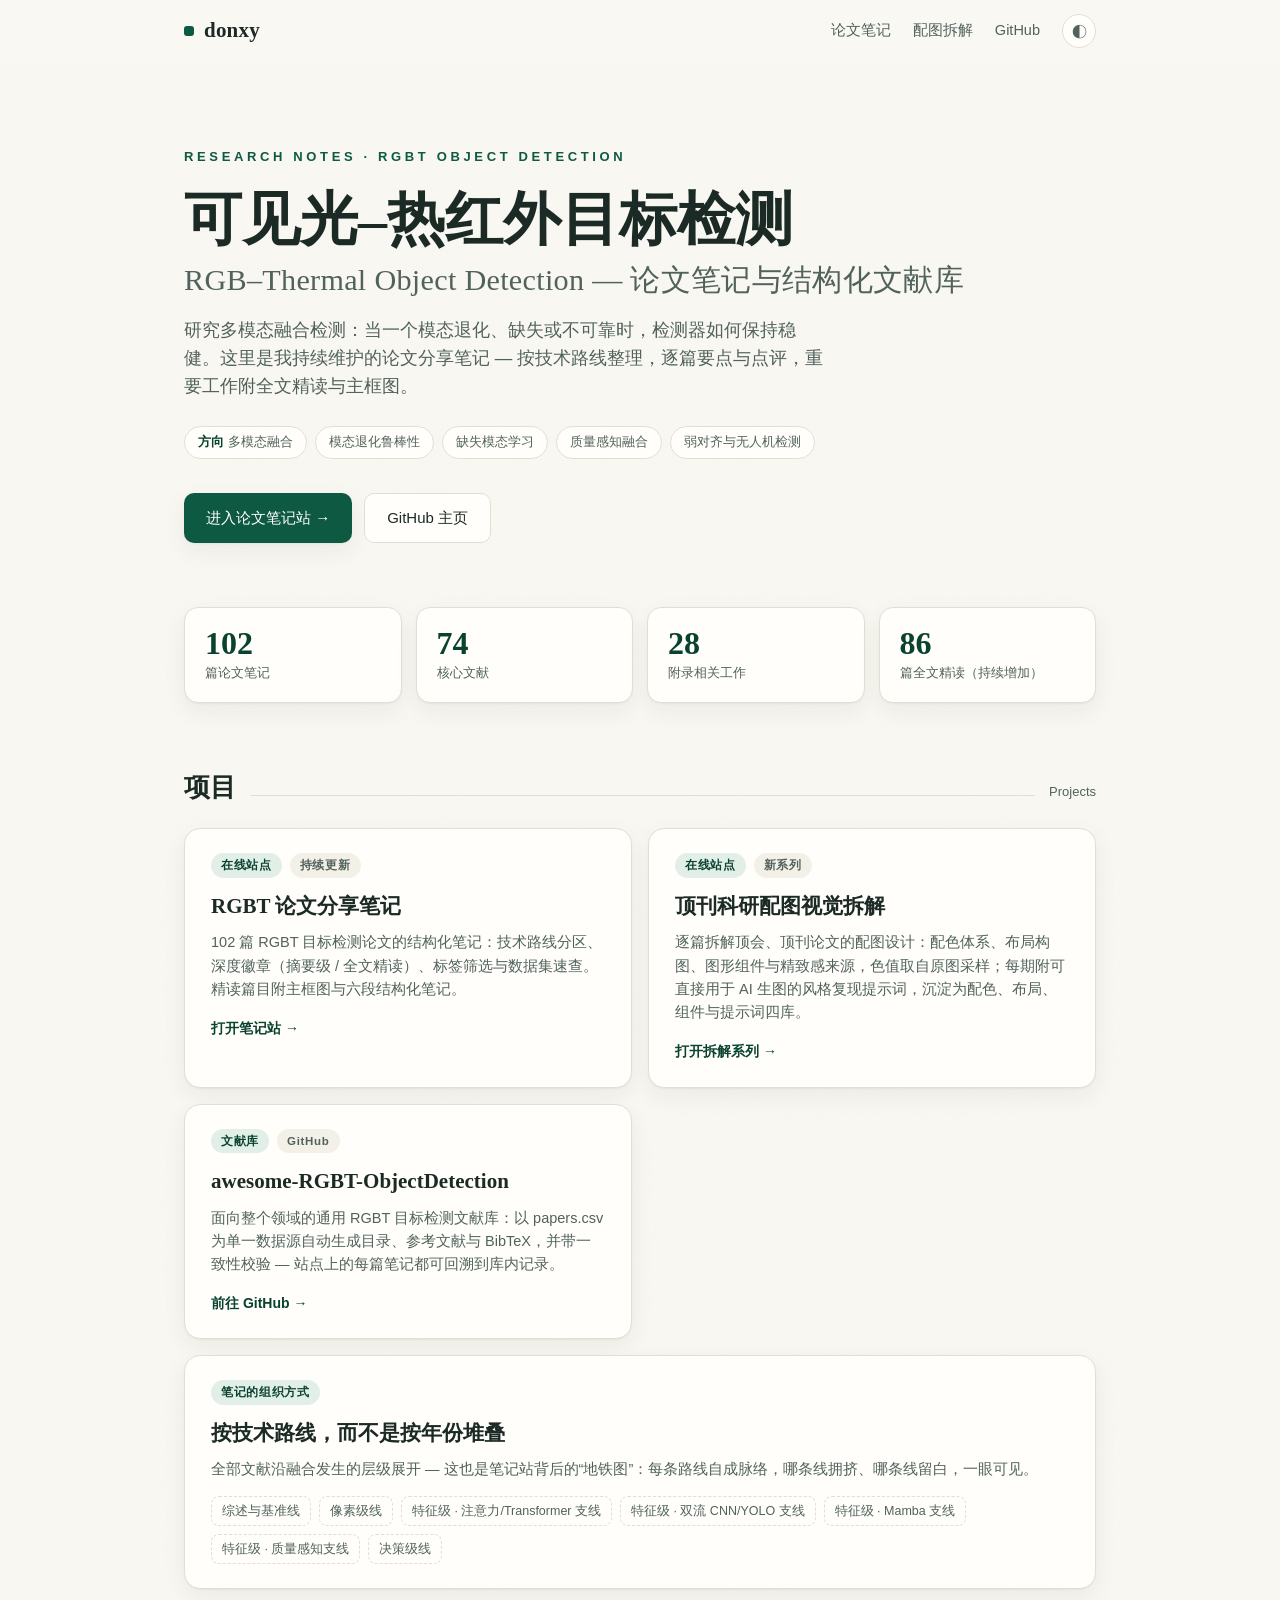
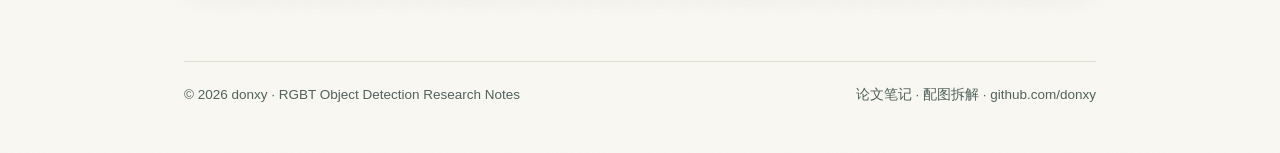
==== index.html @ 1c9a9106 "Add figure teardown section: series index and issue 001 (URMIF), link from landing" ====
<!doctype html>
<html lang="zh-CN">
<head>
<meta charset="utf-8" />
<meta name="viewport" content="width=device-width, initial-scale=1" />
<title>donxy — RGBT 目标检测研究笔记</title>
<meta name="description" content="donxy 的个人学术主页：RGBT（可见光–热红外）目标检测论文分享笔记与结构化文献库。" />
<meta property="og:title" content="donxy — RGBT 目标检测研究笔记" />
<meta property="og:description" content="102 篇 RGBT 目标检测论文笔记，按技术路线整理，含全文精读与主框图。" />
<meta property="og:type" content="website" />
<meta property="og:url" content="https://donxy.github.io/" />
<link rel="icon" href="data:image/svg+xml,%3Csvg xmlns='http://www.w3.org/2000/svg' viewBox='0 0 64 64'%3E%3Crect width='64' height='64' rx='14' fill='%230e5941'/%3E%3Ctext x='32' y='44' font-family='Georgia,serif' font-size='36' fill='%23faf8f3' text-anchor='middle'%3ED%3C/text%3E%3C/svg%3E" />
<style>
  :root{
    --bg:#faf8f3; --bg-soft:#f3f0e8; --card:#fffefb; --ink:#1c2a26; --ink-soft:#51625c;
    --line:#e3ded2; --accent:#0e5941; --accent-ink:#0a4230; --accent-soft:#e2efe8;
    --shadow:0 1px 2px rgba(28,42,38,.05),0 8px 24px rgba(28,42,38,.06);
    --shadow-lift:0 2px 4px rgba(28,42,38,.06),0 16px 40px rgba(14,89,65,.14);
    --nav-bg:rgba(250,248,243,.82);
    --serif:"Source Serif 4",Georgia,"Songti SC","Noto Serif CJK SC","SimSun",serif;
    --sans:-apple-system,BlinkMacSystemFont,"Segoe UI","PingFang SC","Hiragino Sans GB","Microsoft YaHei","Noto Sans CJK SC",sans-serif;
  }
  [data-theme="dark"]{
    --bg:#101613; --bg-soft:#161d1a; --card:#182019; --ink:#e8ece7; --ink-soft:#9db0a7;
    --line:#26312c; --accent:#4cc38a; --accent-ink:#7fd6ab; --accent-soft:#1d2f27;
    --shadow:0 1px 2px rgba(0,0,0,.3),0 8px 24px rgba(0,0,0,.35);
    --shadow-lift:0 2px 4px rgba(0,0,0,.35),0 16px 40px rgba(0,0,0,.5);
    --nav-bg:rgba(16,22,19,.82);
  }
  *{box-sizing:border-box}
  html{scroll-behavior:smooth}
  body{
    margin:0; background:var(--bg); color:var(--ink); font-family:var(--sans);
    -webkit-font-smoothing:antialiased; line-height:1.6;
    background-image:url("data:image/svg+xml,%3Csvg xmlns='http://www.w3.org/2000/svg' width='140' height='140'%3E%3Cfilter id='n'%3E%3CfeTurbulence type='fractalNoise' baseFrequency='0.9' numOctaves='2'/%3E%3CfeColorMatrix type='saturate' values='0'/%3E%3C/filter%3E%3Crect width='140' height='140' filter='url(%23n)' opacity='0.035'/%3E%3C/svg%3E");
    transition:background-color .3s ease,color .3s ease;
  }
  ::selection{background:var(--accent); color:#fff}

  /* ---------- nav ---------- */
  nav{
    position:sticky; top:0; z-index:10; backdrop-filter:blur(14px); -webkit-backdrop-filter:blur(14px);
    background:var(--nav-bg); border-bottom:1px solid transparent; transition:border-color .25s, box-shadow .25s;
  }
  nav.scrolled{border-bottom-color:var(--line); box-shadow:0 6px 24px rgba(20,35,30,.06)}
  .nav-in{max-width:960px; margin:0 auto; padding:14px 24px; display:flex; align-items:center; gap:20px}
  .brand{font-family:var(--serif); font-size:21px; font-weight:700; letter-spacing:.2px; color:var(--ink); text-decoration:none; display:flex; align-items:center; gap:10px}
  .brand .dot{width:10px; height:10px; border-radius:3px; background:var(--accent); display:inline-block}
  .nav-links{margin-left:auto; display:flex; align-items:center; gap:22px}
  .nav-links a{color:var(--ink-soft); text-decoration:none; font-size:14.5px}
  .nav-links a:hover{color:var(--accent-ink)}
  #themeBtn{
    border:1px solid var(--line); background:var(--card); color:var(--ink-soft); cursor:pointer;
    width:34px; height:34px; border-radius:50%; font-size:15px; line-height:1; display:grid; place-items:center; transition:border-color .2s, transform .2s;
  }
  #themeBtn:hover{border-color:var(--accent); transform:rotate(18deg)}

  main{max-width:960px; margin:0 auto; padding:0 24px 40px}

  /* ---------- hero ---------- */
  .hero{padding:84px 0 8px; animation:rise .7s ease both}
  .hero .kicker{font-size:13px; letter-spacing:.28em; text-transform:uppercase; color:var(--accent); font-weight:600; margin:0 0 18px}
  .hero h1{font-family:var(--serif); font-size:clamp(38px,6vw,58px); line-height:1.16; margin:0 0 18px; font-weight:700}
  .hero h1 .thin{display:block; font-size:.52em; font-weight:400; color:var(--ink-soft); margin-top:10px; letter-spacing:.01em}
  .hero p.lede{font-size:17.5px; color:var(--ink-soft); max-width:640px; margin:0 0 26px}
  .chips{display:flex; flex-wrap:wrap; gap:8px; margin:0 0 34px; padding:0; list-style:none}
  .chips li{font-size:13px; padding:5px 13px; border:1px solid var(--line); border-radius:999px; background:var(--card); color:var(--ink-soft)}
  .chips li b{color:var(--accent-ink); font-weight:600}
  .cta{display:flex; flex-wrap:wrap; gap:12px}
  .btn{display:inline-flex; align-items:center; gap:8px; padding:12px 22px; border-radius:10px; font-size:15px; text-decoration:none; transition:transform .18s, box-shadow .18s, background .18s}
  .btn.primary{background:var(--accent); color:#fff; box-shadow:var(--shadow)}
  .btn.primary:hover{transform:translateY(-2px); box-shadow:var(--shadow-lift)}
  .btn.ghost{border:1px solid var(--line); color:var(--ink); background:var(--card)}
  .btn.ghost:hover{border-color:var(--accent); color:var(--accent-ink); transform:translateY(-2px)}

  /* ---------- stats ---------- */
  .stats{display:grid; grid-template-columns:repeat(4,1fr); gap:14px; margin:56px 0 8px; animation:rise .7s .1s ease both}
  .stat{background:var(--card); border:1px solid var(--line); border-radius:14px; padding:18px 20px; box-shadow:var(--shadow)}
  .stat .num{font-family:var(--serif); font-size:32px; font-weight:700; color:var(--accent-ink); line-height:1.1}
  .stat .lab{font-size:13px; color:var(--ink-soft); margin-top:2px}

  /* ---------- sections & cards ---------- */
  section{margin-top:64px; animation:rise .7s .18s ease both}
  .sec-head{display:flex; align-items:baseline; gap:14px; margin-bottom:20px}
  .sec-head h2{font-family:var(--serif); font-size:26px; margin:0}
  .sec-head .rule{flex:1; height:1px; background:var(--line)}
  .sec-head span{font-size:13px; color:var(--ink-soft)}
  .grid{display:grid; grid-template-columns:1fr 1fr; gap:16px}
  a.card, .card{
    display:block; background:var(--card); border:1px solid var(--line); border-radius:16px;
    padding:24px 26px; text-decoration:none; color:inherit; box-shadow:var(--shadow);
    transition:transform .2s ease, box-shadow .2s ease, border-color .2s ease; position:relative; overflow:hidden;
  }
  a.card::before{content:""; position:absolute; inset:0 auto 0 0; width:4px; background:var(--accent); opacity:0; transition:opacity .2s}
  a.card:hover{transform:translateY(-4px); box-shadow:var(--shadow-lift); border-color:var(--accent)}
  a.card:hover::before{opacity:1}
  .card .tagrow{display:flex; gap:8px; align-items:center; margin-bottom:12px}
  .pill{font-size:11.5px; font-weight:600; letter-spacing:.06em; padding:3px 10px; border-radius:999px; background:var(--accent-soft); color:var(--accent-ink)}
  .pill.grey{background:var(--bg-soft); color:var(--ink-soft)}
  .card h3{font-family:var(--serif); font-size:21px; margin:0 0 8px}
  .card p{margin:0; color:var(--ink-soft); font-size:14.5px}
  .card .go{margin-top:16px; font-size:14px; color:var(--accent-ink); font-weight:600}
  .card.wide{grid-column:1 / -1}
  .routes{display:flex; flex-wrap:wrap; gap:8px; margin-top:14px}
  .routes span{font-size:12.5px; border:1px dashed var(--line); border-radius:8px; padding:4px 10px; color:var(--ink-soft)}

  footer{margin:72px 0 8px; padding-top:22px; border-top:1px solid var(--line); color:var(--ink-soft); font-size:13.5px; display:flex; flex-wrap:wrap; gap:8px 20px; justify-content:space-between}
  footer a{color:var(--ink-soft); text-decoration:none}
  footer a:hover{color:var(--accent-ink)}

  @keyframes rise{from{opacity:0; transform:translateY(14px)} to{opacity:1; transform:none}}
  @media (prefers-reduced-motion:reduce){*{animation:none!important; transition:none!important}}
  @media (max-width:680px){
    .stats{grid-template-columns:repeat(2,1fr)}
    .grid{grid-template-columns:1fr}
    .hero{padding-top:56px}
    .nav-links a.hideS{display:none}
  }
</style>
</head>
<body>
<nav id="nav">
  <div class="nav-in">
    <a class="brand" href="/"><span class="dot"></span>donxy</a>
    <div class="nav-links">
      <a href="/rgbt-notes/">论文笔记</a>
      <a href="/figure-teardown/">配图拆解</a>
      <a class="hideS" href="https://github.com/donxy" rel="noopener">GitHub</a>
      <button id="themeBtn" type="button" aria-label="切换深浅色" title="切换深浅色">◐</button>
    </div>
  </div>
</nav>

<main>
  <div class="hero">
    <p class="kicker">Research Notes · RGBT Object Detection</p>
    <h1>可见光–热红外目标检测<span class="thin">RGB–Thermal Object Detection — 论文笔记与结构化文献库</span></h1>
    <p class="lede">研究多模态融合检测：当一个模态退化、缺失或不可靠时，检测器如何保持稳健。这里是我持续维护的论文分享笔记 — 按技术路线整理，逐篇要点与点评，重要工作附全文精读与主框图。</p>
    <ul class="chips">
      <li><b>方向</b> 多模态融合</li>
      <li>模态退化鲁棒性</li>
      <li>缺失模态学习</li>
      <li>质量感知融合</li>
      <li>弱对齐与无人机检测</li>
    </ul>
    <div class="cta">
      <a class="btn primary" href="/rgbt-notes/">进入论文笔记站 →</a>
      <a class="btn ghost" href="https://github.com/donxy" rel="noopener">GitHub 主页</a>
    </div>
  </div>

  <div class="stats">
    <div class="stat"><div class="num">102</div><div class="lab">篇论文笔记</div></div>
    <div class="stat"><div class="num">74</div><div class="lab">核心文献</div></div>
    <div class="stat"><div class="num">28</div><div class="lab">附录相关工作</div></div>
    <div class="stat"><div class="num">86</div><div class="lab">篇全文精读（持续增加）</div></div>
  </div>

  <section>
    <div class="sec-head"><h2>项目</h2><div class="rule"></div><span>Projects</span></div>
    <div class="grid">
      <a class="card" href="/rgbt-notes/">
        <div class="tagrow"><span class="pill">在线站点</span><span class="pill grey">持续更新</span></div>
        <h3>RGBT 论文分享笔记</h3>
        <p>102 篇 RGBT 目标检测论文的结构化笔记：技术路线分区、深度徽章（摘要级 / 全文精读）、标签筛选与数据集速查。精读篇目附主框图与六段结构化笔记。</p>
        <div class="go">打开笔记站 →</div>
      </a>
      <a class="card" href="/figure-teardown/">
        <div class="tagrow"><span class="pill">在线站点</span><span class="pill grey">新系列</span></div>
        <h3>顶刊科研配图视觉拆解</h3>
        <p>逐篇拆解顶会、顶刊论文的配图设计：配色体系、布局构图、图形组件与精致感来源，色值取自原图采样；每期附可直接用于 AI 生图的风格复现提示词，沉淀为配色、布局、组件与提示词四库。</p>
        <div class="go">打开拆解系列 →</div>
      </a>
      <a class="card" href="https://github.com/donxy" rel="noopener">
        <div class="tagrow"><span class="pill">文献库</span><span class="pill grey">GitHub</span></div>
        <h3>awesome-RGBT-ObjectDetection</h3>
        <p>面向整个领域的通用 RGBT 目标检测文献库：以 papers.csv 为单一数据源自动生成目录、参考文献与 BibTeX，并带一致性校验 — 站点上的每篇笔记都可回溯到库内记录。</p>
        <div class="go">前往 GitHub →</div>
      </a>
      <div class="card wide">
        <div class="tagrow"><span class="pill">笔记的组织方式</span></div>
        <h3>按技术路线，而不是按年份堆叠</h3>
        <p>全部文献沿融合发生的层级展开 — 这也是笔记站背后的“地铁图”：每条路线自成脉络，哪条线拥挤、哪条线留白，一眼可见。</p>
        <div class="routes">
          <span>综述与基准线</span><span>像素级线</span><span>特征级 · 注意力/Transformer 支线</span><span>特征级 · 双流 CNN/YOLO 支线</span><span>特征级 · Mamba 支线</span><span>特征级 · 质量感知支线</span><span>决策级线</span>
        </div>
      </div>
    </div>
  </section>

  <footer>
    <span>© 2026 donxy · RGBT Object Detection Research Notes</span>
    <span><a href="/rgbt-notes/">论文笔记</a> · <a href="/figure-teardown/">配图拆解</a> · <a href="https://github.com/donxy" rel="noopener">github.com/donxy</a></span>
  </footer>
</main>

<script>
  (function(){
    var root=document.documentElement, nav=document.getElementById('nav');
    var saved=null; try{ saved=localStorage.getItem('theme'); }catch(e){}
    var prefersDark=window.matchMedia && window.matchMedia('(prefers-color-scheme: dark)').matches;
    root.setAttribute('data-theme', saved || (prefersDark ? 'dark' : 'light'));
    document.getElementById('themeBtn').addEventListener('click', function(){
      var next=root.getAttribute('data-theme')==='dark' ? 'light' : 'dark';
      root.setAttribute('data-theme', next);
      try{ localStorage.setItem('theme', next); }catch(e){}
    });
    window.addEventListener('scroll', function(){
      nav.classList.toggle('scrolled', window.scrollY > 8);
    }, {passive:true});
  })();
</script>
</body>
</html>
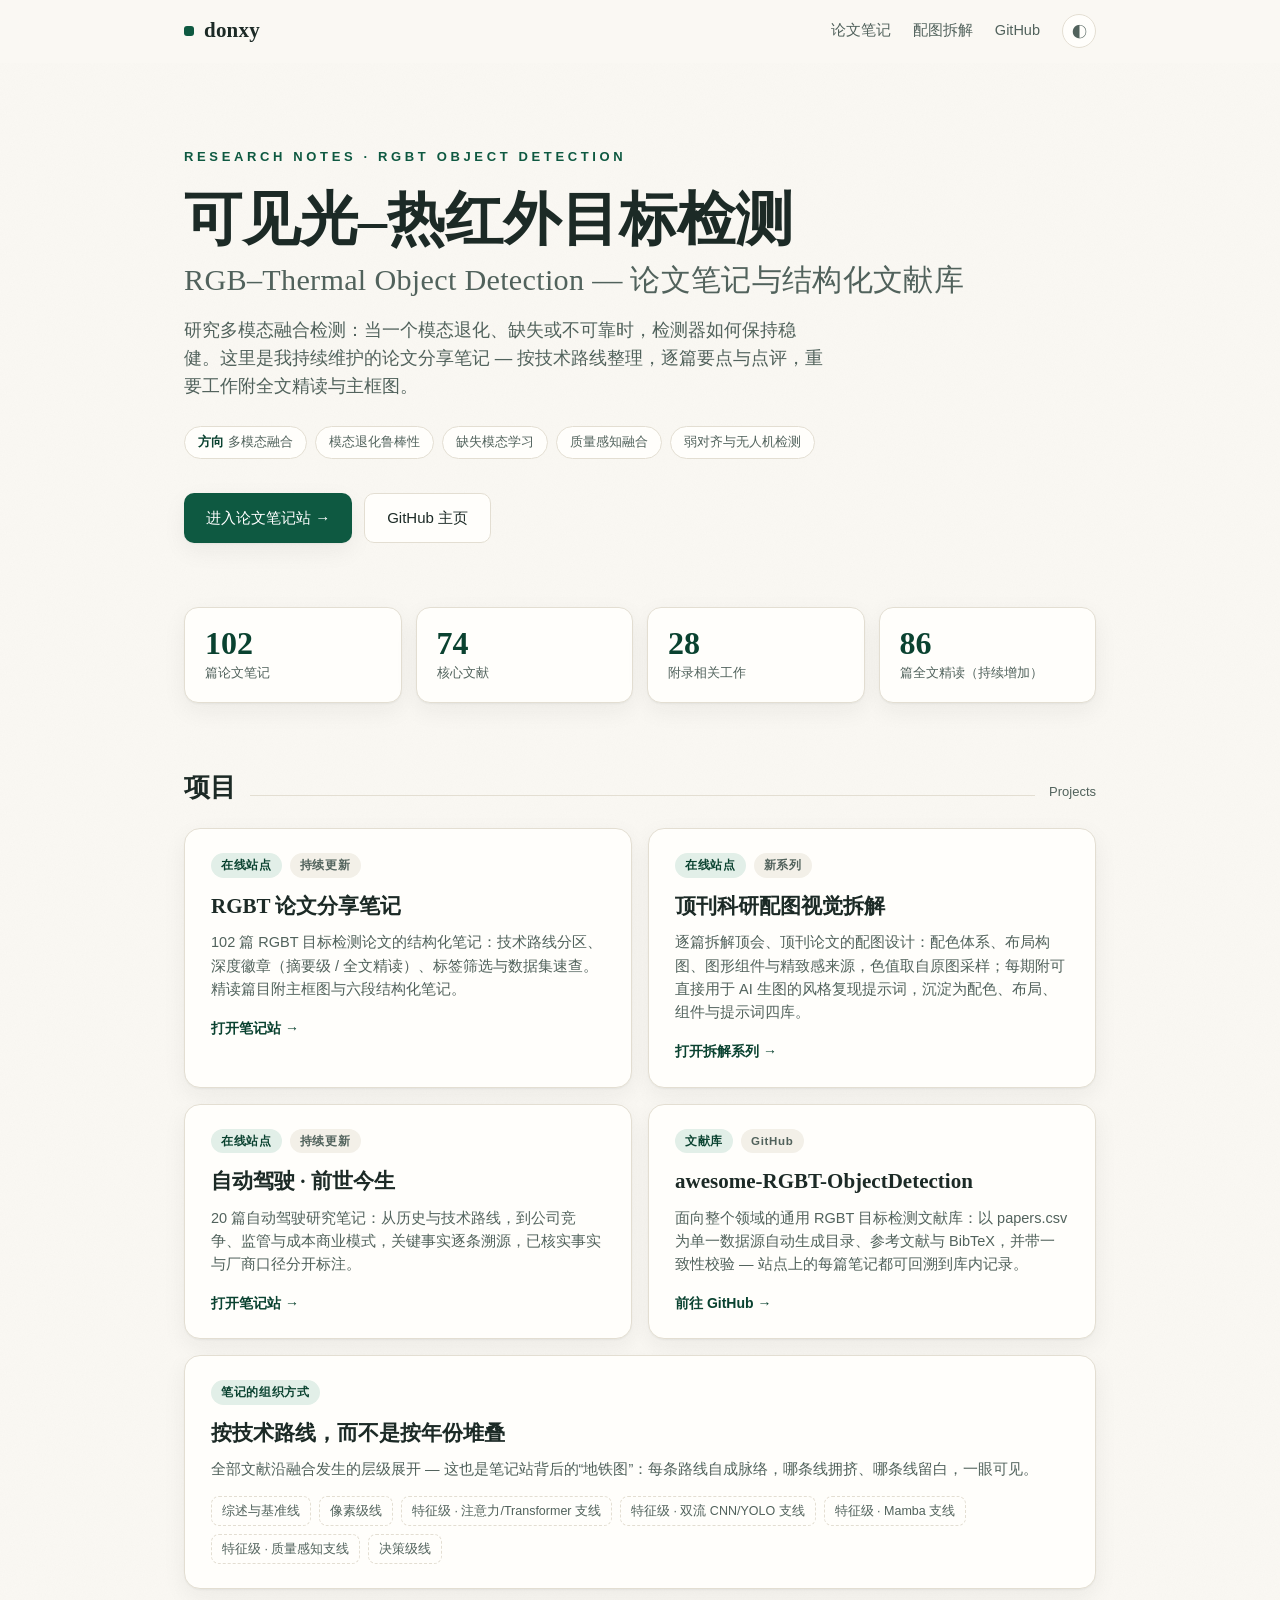
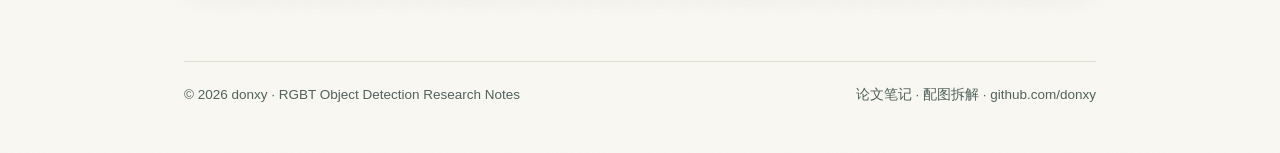
==== commit 45bdc6d2: "主页项目区新增「自动驾驶 · 前世今生」笔记站卡片" ====
--- a/index.html
+++ b/index.html
@@ -171,6 +171,12 @@
         <p>逐篇拆解顶会、顶刊论文的配图设计：配色体系、布局构图、图形组件与精致感来源，色值取自原图采样；每期附可直接用于 AI 生图的风格复现提示词，沉淀为配色、布局、组件与提示词四库。</p>
         <div class="go">打开拆解系列 →</div>
       </a>
+      <a class="card" href="/autonomous-driving-notes/">
+        <div class="tagrow"><span class="pill">在线站点</span><span class="pill grey">持续更新</span></div>
+        <h3>自动驾驶 · 前世今生</h3>
+        <p>20 篇自动驾驶研究笔记：从历史与技术路线，到公司竞争、监管与成本商业模式，关键事实逐条溯源，已核实事实与厂商口径分开标注。</p>
+        <div class="go">打开笔记站 →</div>
+      </a>
       <a class="card" href="https://github.com/donxy" rel="noopener">
         <div class="tagrow"><span class="pill">文献库</span><span class="pill grey">GitHub</span></div>
         <h3>awesome-RGBT-ObjectDetection</h3>
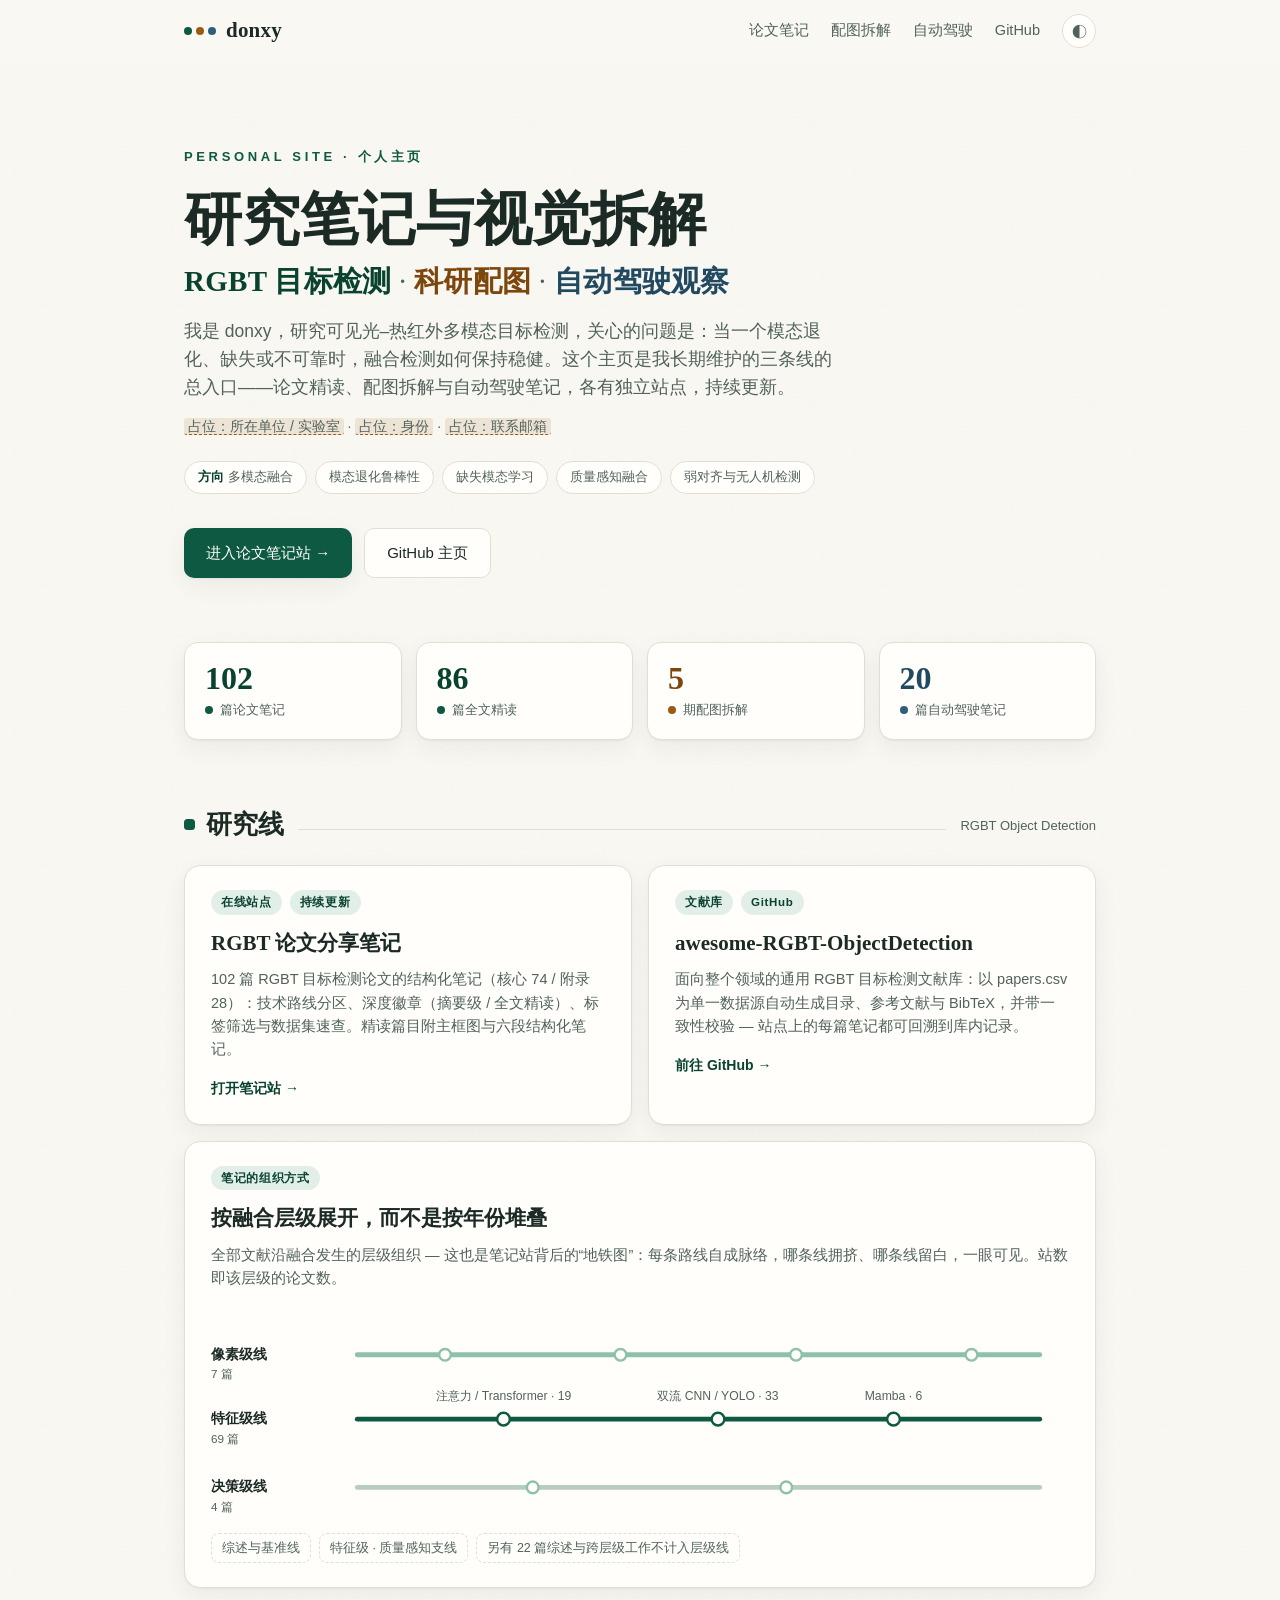
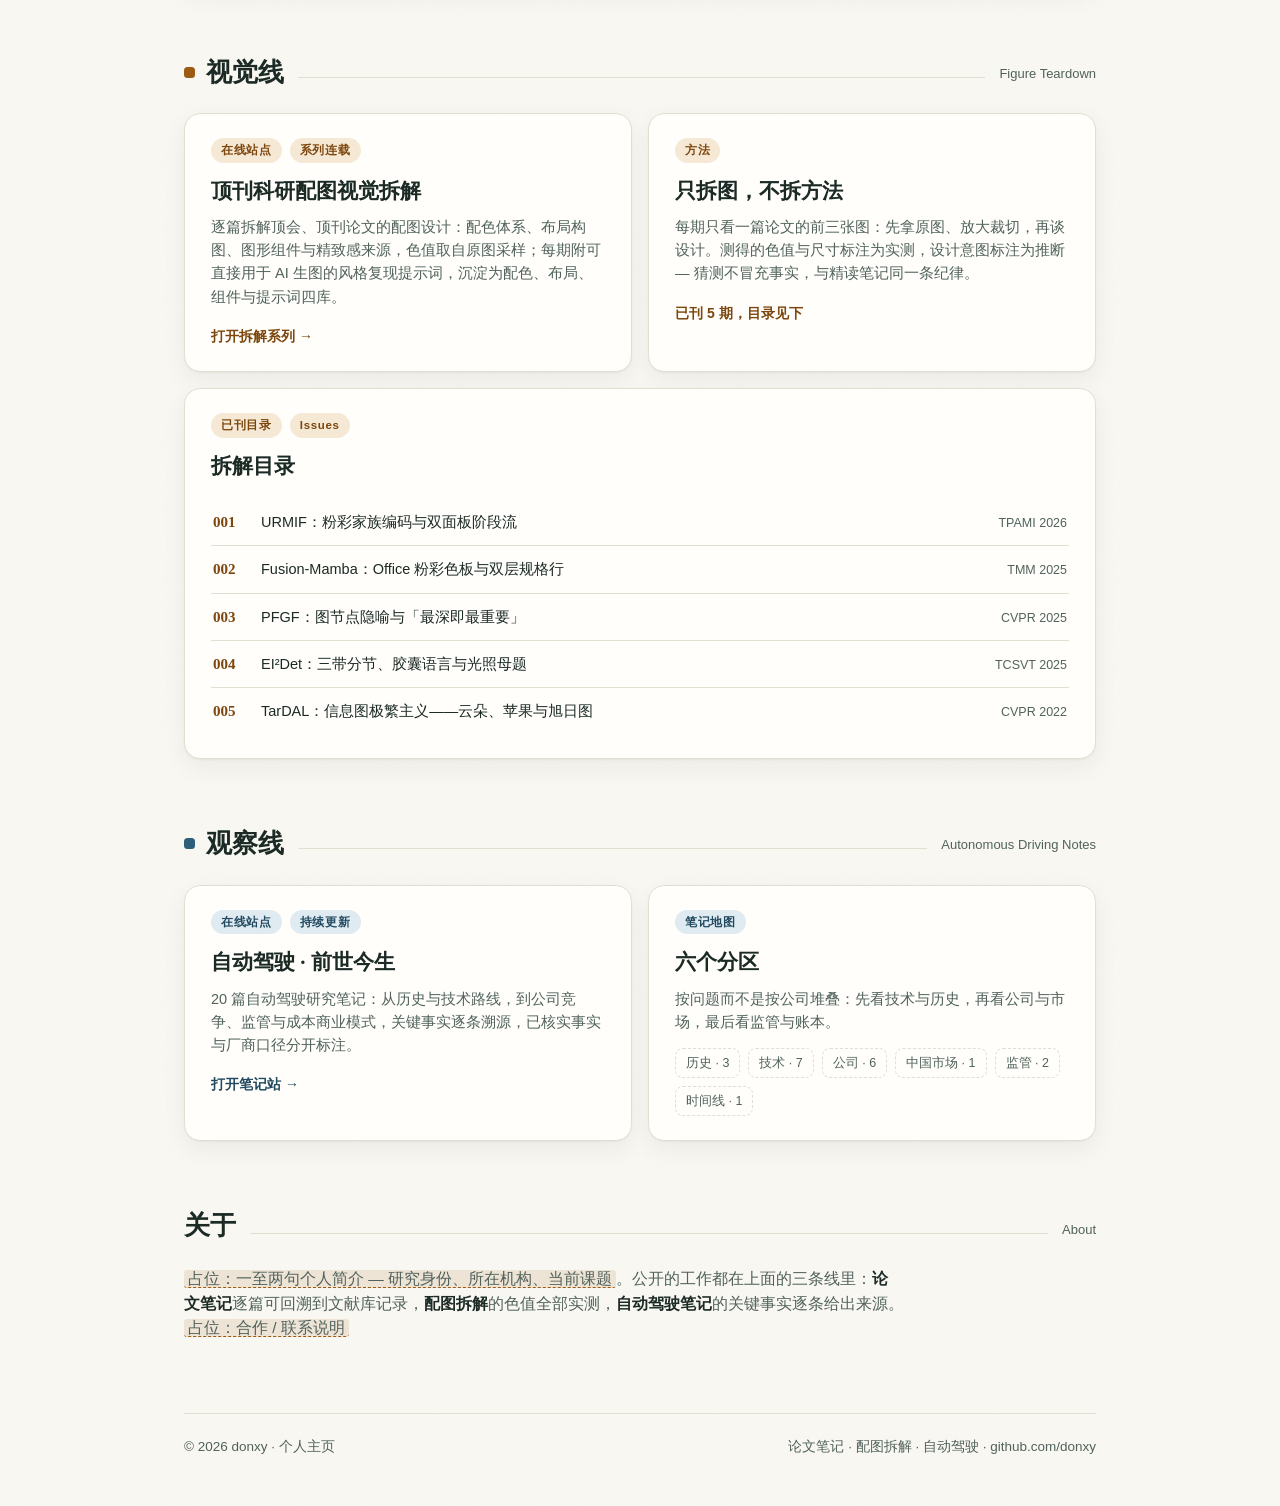
==== commit b8a93700: "个人主页重构：枢纽式定位＋三线分组＋数字由数据源生成（模板与脚本入仓 tools/）" ====
--- a/index.html
+++ b/index.html
@@ -1,19 +1,23 @@
 <!doctype html>
-<html lang="zh-CN">
+<html lang="zh-CN" data-type="hub">
 <head>
 <meta charset="utf-8" />
 <meta name="viewport" content="width=device-width, initial-scale=1" />
-<title>donxy — RGBT 目标检测研究笔记</title>
-<meta name="description" content="donxy 的个人学术主页：RGBT（可见光–热红外）目标检测论文分享笔记与结构化文献库。" />
-<meta property="og:title" content="donxy — RGBT 目标检测研究笔记" />
-<meta property="og:description" content="102 篇 RGBT 目标检测论文笔记，按技术路线整理，含全文精读与主框图。" />
+<title>donxy — 研究笔记与视觉拆解</title>
+<meta name="description" content="donxy 的个人主页：RGBT 目标检测论文精读、顶刊科研配图视觉拆解与自动驾驶产业笔记，三条线持续更新。" />
+<meta property="og:title" content="donxy — 研究笔记与视觉拆解" />
+<meta property="og:description" content="102 篇 RGBT 论文笔记 · 5 期配图拆解 · 20 篇自动驾驶笔记。" />
 <meta property="og:type" content="website" />
 <meta property="og:url" content="https://donxy.github.io/" />
+<meta property="og:image" content="https://donxy.github.io/og.png" />
 <link rel="icon" href="data:image/svg+xml,%3Csvg xmlns='http://www.w3.org/2000/svg' viewBox='0 0 64 64'%3E%3Crect width='64' height='64' rx='14' fill='%230e5941'/%3E%3Ctext x='32' y='44' font-family='Georgia,serif' font-size='36' fill='%23faf8f3' text-anchor='middle'%3ED%3C/text%3E%3C/svg%3E" />
 <style>
   :root{
     --bg:#faf8f3; --bg-soft:#f3f0e8; --card:#fffefb; --ink:#1c2a26; --ink-soft:#51625c;
     --line:#e3ded2; --accent:#0e5941; --accent-ink:#0a4230; --accent-soft:#e2efe8;
+    --c-rgbt:#0e5941; --c-rgbt-ink:#0a4230; --c-rgbt-soft:#e2efe8;
+    --c-visual:#9c5a13; --c-visual-ink:#7c460c; --c-visual-soft:#f5e8d5;
+    --c-drive:#2e5f7a; --c-drive-ink:#214a61; --c-drive-soft:#e0ebf1;
     --shadow:0 1px 2px rgba(28,42,38,.05),0 8px 24px rgba(28,42,38,.06);
     --shadow-lift:0 2px 4px rgba(28,42,38,.06),0 16px 40px rgba(14,89,65,.14);
     --nav-bg:rgba(250,248,243,.82);
@@ -23,6 +27,9 @@
   [data-theme="dark"]{
     --bg:#101613; --bg-soft:#161d1a; --card:#182019; --ink:#e8ece7; --ink-soft:#9db0a7;
     --line:#26312c; --accent:#4cc38a; --accent-ink:#7fd6ab; --accent-soft:#1d2f27;
+    --c-rgbt:#4cc38a; --c-rgbt-ink:#7fd6ab; --c-rgbt-soft:#1d2f27;
+    --c-visual:#d99a4e; --c-visual-ink:#eab676; --c-visual-soft:#332618;
+    --c-drive:#6fa8c4; --c-drive-ink:#9cc6dc; --c-drive-soft:#1d2c36;
     --shadow:0 1px 2px rgba(0,0,0,.3),0 8px 24px rgba(0,0,0,.35);
     --shadow-lift:0 2px 4px rgba(0,0,0,.35),0 16px 40px rgba(0,0,0,.5);
     --nav-bg:rgba(16,22,19,.82);
@@ -36,6 +43,8 @@
     transition:background-color .3s ease,color .3s ease;
   }
   ::selection{background:var(--accent); color:#fff}
+  .ph{background:rgba(156,90,19,.12); border-bottom:1.5px dashed var(--c-visual); padding:0 4px; border-radius:3px}
+  .phline .ph{white-space:nowrap}
 
   /* ---------- nav ---------- */
   nav{
@@ -45,7 +54,11 @@
   nav.scrolled{border-bottom-color:var(--line); box-shadow:0 6px 24px rgba(20,35,30,.06)}
   .nav-in{max-width:960px; margin:0 auto; padding:14px 24px; display:flex; align-items:center; gap:20px}
   .brand{font-family:var(--serif); font-size:21px; font-weight:700; letter-spacing:.2px; color:var(--ink); text-decoration:none; display:flex; align-items:center; gap:10px}
-  .brand .dot{width:10px; height:10px; border-radius:3px; background:var(--accent); display:inline-block}
+  .brand .dots{display:inline-flex; gap:4px}
+  .brand .dots i{width:8px; height:8px; border-radius:50%; display:inline-block}
+  .brand .dots i:nth-child(1){background:var(--c-rgbt)}
+  .brand .dots i:nth-child(2){background:var(--c-visual)}
+  .brand .dots i:nth-child(3){background:var(--c-drive)}
   .nav-links{margin-left:auto; display:flex; align-items:center; gap:22px}
   .nav-links a{color:var(--ink-soft); text-decoration:none; font-size:14.5px}
   .nav-links a:hover{color:var(--accent-ink)}
@@ -61,8 +74,11 @@
   .hero{padding:84px 0 8px; animation:rise .7s ease both}
   .hero .kicker{font-size:13px; letter-spacing:.28em; text-transform:uppercase; color:var(--accent); font-weight:600; margin:0 0 18px}
   .hero h1{font-family:var(--serif); font-size:clamp(38px,6vw,58px); line-height:1.16; margin:0 0 18px; font-weight:700}
-  .hero h1 .thin{display:block; font-size:.52em; font-weight:400; color:var(--ink-soft); margin-top:10px; letter-spacing:.01em}
-  .hero p.lede{font-size:17.5px; color:var(--ink-soft); max-width:640px; margin:0 0 26px}
+  .hero h1 .thin{display:block; font-size:.5em; font-weight:400; color:var(--ink-soft); margin-top:12px; letter-spacing:.01em}
+  .hero h1 .thin b{font-weight:600}
+  .hero h1 .thin .t-rgbt{color:var(--c-rgbt-ink)} .hero h1 .thin .t-visual{color:var(--c-visual-ink)} .hero h1 .thin .t-drive{color:var(--c-drive-ink)}
+  .hero p.lede{font-size:17.5px; color:var(--ink-soft); max-width:660px; margin:0 0 14px}
+  .hero p.phline{font-size:14px; color:var(--ink-soft); margin:0 0 24px}
   .chips{display:flex; flex-wrap:wrap; gap:8px; margin:0 0 34px; padding:0; list-style:none}
   .chips li{font-size:13px; padding:5px 13px; border:1px solid var(--line); border-radius:999px; background:var(--card); color:var(--ink-soft)}
   .chips li b{color:var(--accent-ink); font-weight:600}
@@ -70,19 +86,28 @@
   .btn{display:inline-flex; align-items:center; gap:8px; padding:12px 22px; border-radius:10px; font-size:15px; text-decoration:none; transition:transform .18s, box-shadow .18s, background .18s}
   .btn.primary{background:var(--accent); color:#fff; box-shadow:var(--shadow)}
   .btn.primary:hover{transform:translateY(-2px); box-shadow:var(--shadow-lift)}
+  .btn:active{transform:translateY(0)}
   .btn.ghost{border:1px solid var(--line); color:var(--ink); background:var(--card)}
   .btn.ghost:hover{border-color:var(--accent); color:var(--accent-ink); transform:translateY(-2px)}
 
   /* ---------- stats ---------- */
   .stats{display:grid; grid-template-columns:repeat(4,1fr); gap:14px; margin:56px 0 8px; animation:rise .7s .1s ease both}
   .stat{background:var(--card); border:1px solid var(--line); border-radius:14px; padding:18px 20px; box-shadow:var(--shadow)}
-  .stat .num{font-family:var(--serif); font-size:32px; font-weight:700; color:var(--accent-ink); line-height:1.1}
-  .stat .lab{font-size:13px; color:var(--ink-soft); margin-top:2px}
+  .stat .num{font-family:var(--serif); font-size:32px; font-weight:700; line-height:1.1}
+  .stat .lab{font-size:13px; color:var(--ink-soft); margin-top:4px; display:flex; align-items:center; gap:7px}
+  .stat .lab i{width:8px; height:8px; border-radius:50%; display:inline-block; flex:none}
+  .stat.s-rgbt .num{color:var(--c-rgbt-ink)} .stat.s-rgbt .lab i{background:var(--c-rgbt)}
+  .stat.s-visual .num{color:var(--c-visual-ink)} .stat.s-visual .lab i{background:var(--c-visual)}
+  .stat.s-drive .num{color:var(--c-drive-ink)} .stat.s-drive .lab i{background:var(--c-drive)}
 
   /* ---------- sections & cards ---------- */
   section{margin-top:64px; animation:rise .7s .18s ease both}
   .sec-head{display:flex; align-items:baseline; gap:14px; margin-bottom:20px}
-  .sec-head h2{font-family:var(--serif); font-size:26px; margin:0}
+  .sec-head h2{font-family:var(--serif); font-size:26px; margin:0; display:flex; align-items:center; gap:11px}
+  .sec-head h2 i{width:11px; height:11px; border-radius:3.5px; display:inline-block; flex:none}
+  section[data-line="rgbt"] .sec-head h2 i{background:var(--c-rgbt)}
+  section[data-line="visual"] .sec-head h2 i{background:var(--c-visual)}
+  section[data-line="drive"] .sec-head h2 i{background:var(--c-drive)}
   .sec-head .rule{flex:1; height:1px; background:var(--line)}
   .sec-head span{font-size:13px; color:var(--ink-soft)}
   .grid{display:grid; grid-template-columns:1fr 1fr; gap:16px}
@@ -91,18 +116,58 @@
     padding:24px 26px; text-decoration:none; color:inherit; box-shadow:var(--shadow);
     transition:transform .2s ease, box-shadow .2s ease, border-color .2s ease; position:relative; overflow:hidden;
   }
-  a.card::before{content:""; position:absolute; inset:0 auto 0 0; width:4px; background:var(--accent); opacity:0; transition:opacity .2s}
-  a.card:hover{transform:translateY(-4px); box-shadow:var(--shadow-lift); border-color:var(--accent)}
+  a.card::before{content:""; position:absolute; inset:0 auto 0 0; width:4px; opacity:0; transition:opacity .2s}
+  section[data-line="rgbt"] a.card::before{background:var(--c-rgbt)}
+  section[data-line="visual"] a.card::before{background:var(--c-visual)}
+  section[data-line="drive"] a.card::before{background:var(--c-drive)}
+  a.card:hover{transform:translateY(-4px); box-shadow:var(--shadow-lift)}
+  section[data-line="rgbt"] a.card:hover{border-color:var(--c-rgbt)}
+  section[data-line="visual"] a.card:hover{border-color:var(--c-visual)}
+  section[data-line="drive"] a.card:hover{border-color:var(--c-drive)}
   a.card:hover::before{opacity:1}
   .card .tagrow{display:flex; gap:8px; align-items:center; margin-bottom:12px}
-  .pill{font-size:11.5px; font-weight:600; letter-spacing:.06em; padding:3px 10px; border-radius:999px; background:var(--accent-soft); color:var(--accent-ink)}
+  .pill{font-size:11.5px; font-weight:600; letter-spacing:.06em; padding:3px 10px; border-radius:999px}
+  section[data-line="rgbt"] .pill{background:var(--c-rgbt-soft); color:var(--c-rgbt-ink)}
+  section[data-line="visual"] .pill{background:var(--c-visual-soft); color:var(--c-visual-ink)}
+  section[data-line="drive"] .pill{background:var(--c-drive-soft); color:var(--c-drive-ink)}
   .pill.grey{background:var(--bg-soft); color:var(--ink-soft)}
   .card h3{font-family:var(--serif); font-size:21px; margin:0 0 8px}
   .card p{margin:0; color:var(--ink-soft); font-size:14.5px}
-  .card .go{margin-top:16px; font-size:14px; color:var(--accent-ink); font-weight:600}
+  .card .go{margin-top:16px; font-size:14px; font-weight:600}
+  section[data-line="rgbt"] .card .go{color:var(--c-rgbt-ink)}
+  section[data-line="visual"] .card .go{color:var(--c-visual-ink)}
+  section[data-line="drive"] .card .go{color:var(--c-drive-ink)}
   .card.wide{grid-column:1 / -1}
+
+  /* ---------- metro ---------- */
+  .metro{margin-top:18px; width:100%; height:auto; display:block}
+  .metro .ln{stroke-width:5; stroke-linecap:round; fill:none}
+  .metro .ln-pixel{stroke:#8fc1a9} .metro .ln-feature{stroke:var(--c-rgbt)} .metro .ln-decision{stroke:#b7cdc2}
+  [data-theme="dark"] .metro .ln-pixel{stroke:#3d7a5f} [data-theme="dark"] .metro .ln-decision{stroke:#46685a}
+  .metro .st{fill:var(--card); stroke:var(--c-rgbt); stroke-width:2.5}
+  .metro .st-soft{fill:var(--card); stroke:#8fc1a9; stroke-width:2.5}
+  .metro text{font-family:var(--sans); fill:var(--ink)}
+  .metro .t-lab{font-size:14px; font-weight:600}
+  .metro .t-cnt{font-size:12px; fill:var(--ink-soft)}
+  .metro .t-br{font-size:12.5px; fill:var(--ink-soft)}
+  .metro .t-br b{fill:var(--ink)}
   .routes{display:flex; flex-wrap:wrap; gap:8px; margin-top:14px}
   .routes span{font-size:12.5px; border:1px dashed var(--line); border-radius:8px; padding:4px 10px; color:var(--ink-soft)}
+
+  /* ---------- issue index ---------- */
+  .issues{list-style:none; margin:16px 0 0; padding:0}
+  .issues li{border-top:1px solid var(--line)}
+  .issues li:first-child{border-top:none}
+  .issues a{display:flex; align-items:baseline; gap:14px; padding:11px 2px; text-decoration:none; color:inherit; transition:background .15s}
+  .issues a:hover{background:var(--bg-soft)}
+  .issues .no{font-family:var(--serif); font-weight:700; color:var(--c-visual-ink); font-size:15px; min-width:34px}
+  .issues .tt{font-size:14.5px}
+  .issues .tt b{font-weight:600}
+  .issues .vn{margin-left:auto; font-size:12.5px; color:var(--ink-soft); flex:none}
+
+  /* ---------- about ---------- */
+  .about p{font-size:15.5px; color:var(--ink-soft); max-width:720px}
+  .about p b{color:var(--ink)}
 
   footer{margin:72px 0 8px; padding-top:22px; border-top:1px solid var(--line); color:var(--ink-soft); font-size:13.5px; display:flex; flex-wrap:wrap; gap:8px 20px; justify-content:space-between}
   footer a{color:var(--ink-soft); text-decoration:none}
@@ -115,16 +180,18 @@
     .grid{grid-template-columns:1fr}
     .hero{padding-top:56px}
     .nav-links a.hideS{display:none}
+    .issues .vn{display:none}
   }
 </style>
 </head>
 <body>
 <nav id="nav">
   <div class="nav-in">
-    <a class="brand" href="/"><span class="dot"></span>donxy</a>
+    <a class="brand" href="/"><span class="dots"><i></i><i></i><i></i></span>donxy</a>
     <div class="nav-links">
       <a href="/rgbt-notes/">论文笔记</a>
       <a href="/figure-teardown/">配图拆解</a>
+      <a class="hideS" href="/autonomous-driving-notes/">自动驾驶</a>
       <a class="hideS" href="https://github.com/donxy" rel="noopener">GitHub</a>
       <button id="themeBtn" type="button" aria-label="切换深浅色" title="切换深浅色">◐</button>
     </div>
@@ -133,9 +200,10 @@
 
 <main>
   <div class="hero">
-    <p class="kicker">Research Notes · RGBT Object Detection</p>
-    <h1>可见光–热红外目标检测<span class="thin">RGB–Thermal Object Detection — 论文笔记与结构化文献库</span></h1>
-    <p class="lede">研究多模态融合检测：当一个模态退化、缺失或不可靠时，检测器如何保持稳健。这里是我持续维护的论文分享笔记 — 按技术路线整理，逐篇要点与点评，重要工作附全文精读与主框图。</p>
+    <p class="kicker">Personal Site · 个人主页</p>
+    <h1>研究笔记与视觉拆解<span class="thin"><b class="t-rgbt">RGBT 目标检测</b> · <b class="t-visual">科研配图</b> · <b class="t-drive">自动驾驶观察</b></span></h1>
+    <p class="lede">我是 donxy，研究可见光–热红外多模态目标检测，关心的问题是：当一个模态退化、缺失或不可靠时，融合检测如何保持稳健。这个主页是我长期维护的三条线的总入口——论文精读、配图拆解与自动驾驶笔记，各有独立站点，持续更新。</p>
+    <p class="phline"><span class="ph">占位：所在单位 / 实验室</span> · <span class="ph">占位：身份</span> · <span class="ph">占位：联系邮箱</span></p>
     <ul class="chips">
       <li><b>方向</b> 多模态融合</li>
       <li>模态退化鲁棒性</li>
@@ -150,34 +218,22 @@
   </div>
 
   <div class="stats">
-    <div class="stat"><div class="num">102</div><div class="lab">篇论文笔记</div></div>
-    <div class="stat"><div class="num">74</div><div class="lab">核心文献</div></div>
-    <div class="stat"><div class="num">28</div><div class="lab">附录相关工作</div></div>
-    <div class="stat"><div class="num">86</div><div class="lab">篇全文精读（持续增加）</div></div>
+    <div class="stat s-rgbt"><div class="num">102</div><div class="lab"><i></i>篇论文笔记</div></div>
+    <div class="stat s-rgbt"><div class="num">86</div><div class="lab"><i></i>篇全文精读</div></div>
+    <div class="stat s-visual"><div class="num">5</div><div class="lab"><i></i>期配图拆解</div></div>
+    <div class="stat s-drive"><div class="num">20</div><div class="lab"><i></i>篇自动驾驶笔记</div></div>
   </div>
 
-  <section>
-    <div class="sec-head"><h2>项目</h2><div class="rule"></div><span>Projects</span></div>
+  <section data-line="rgbt">
+    <div class="sec-head"><h2><i></i>研究线</h2><div class="rule"></div><span>RGBT Object Detection</span></div>
     <div class="grid">
       <a class="card" href="/rgbt-notes/">
         <div class="tagrow"><span class="pill">在线站点</span><span class="pill grey">持续更新</span></div>
         <h3>RGBT 论文分享笔记</h3>
-        <p>102 篇 RGBT 目标检测论文的结构化笔记：技术路线分区、深度徽章（摘要级 / 全文精读）、标签筛选与数据集速查。精读篇目附主框图与六段结构化笔记。</p>
+        <p>102 篇 RGBT 目标检测论文的结构化笔记（核心 74 / 附录 28）：技术路线分区、深度徽章（摘要级 / 全文精读）、标签筛选与数据集速查。精读篇目附主框图与六段结构化笔记。</p>
         <div class="go">打开笔记站 →</div>
       </a>
-      <a class="card" href="/figure-teardown/">
-        <div class="tagrow"><span class="pill">在线站点</span><span class="pill grey">新系列</span></div>
-        <h3>顶刊科研配图视觉拆解</h3>
-        <p>逐篇拆解顶会、顶刊论文的配图设计：配色体系、布局构图、图形组件与精致感来源，色值取自原图采样；每期附可直接用于 AI 生图的风格复现提示词，沉淀为配色、布局、组件与提示词四库。</p>
-        <div class="go">打开拆解系列 →</div>
-      </a>
-      <a class="card" href="/autonomous-driving-notes/">
-        <div class="tagrow"><span class="pill">在线站点</span><span class="pill grey">持续更新</span></div>
-        <h3>自动驾驶 · 前世今生</h3>
-        <p>20 篇自动驾驶研究笔记：从历史与技术路线，到公司竞争、监管与成本商业模式，关键事实逐条溯源，已核实事实与厂商口径分开标注。</p>
-        <div class="go">打开笔记站 →</div>
-      </a>
-      <a class="card" href="https://github.com/donxy" rel="noopener">
+      <a class="card" href="https://github.com/donxy/awesome-RGBT-ObjectDetection" rel="noopener">
         <div class="tagrow"><span class="pill">文献库</span><span class="pill grey">GitHub</span></div>
         <h3>awesome-RGBT-ObjectDetection</h3>
         <p>面向整个领域的通用 RGBT 目标检测文献库：以 papers.csv 为单一数据源自动生成目录、参考文献与 BibTeX，并带一致性校验 — 站点上的每篇笔记都可回溯到库内记录。</p>
@@ -185,18 +241,94 @@
       </a>
       <div class="card wide">
         <div class="tagrow"><span class="pill">笔记的组织方式</span></div>
-        <h3>按技术路线，而不是按年份堆叠</h3>
-        <p>全部文献沿融合发生的层级展开 — 这也是笔记站背后的“地铁图”：每条路线自成脉络，哪条线拥挤、哪条线留白，一眼可见。</p>
+        <h3>按融合层级展开，而不是按年份堆叠</h3>
+        <p>全部文献沿融合发生的层级组织 — 这也是笔记站背后的“地铁图”：每条路线自成脉络，哪条线拥挤、哪条线留白，一眼可见。站数即该层级的论文数。</p>
+        <svg class="metro" viewBox="0 0 880 216" role="img" aria-label="RGBT 文献融合层级路线图">
+          <text class="t-lab" x="0" y="52">像素级线</text>
+          <text class="t-cnt" x="0" y="72">7 篇</text>
+          <path class="ln ln-pixel" d="M150 48 H850"/>
+          <circle class="st-soft" cx="240" cy="48" r="6"/><circle class="st-soft" cx="420" cy="48" r="6"/><circle class="st-soft" cx="600" cy="48" r="6"/><circle class="st-soft" cx="780" cy="48" r="6"/>
+          <text class="t-lab" x="0" y="118">特征级线</text>
+          <text class="t-cnt" x="0" y="138">69 篇</text>
+          <path class="ln ln-feature" d="M150 114 H850"/>
+          <circle class="st" cx="300" cy="114" r="6.5"/><circle class="st" cx="520" cy="114" r="6.5"/><circle class="st" cx="700" cy="114" r="6.5"/>
+          <text class="t-br" x="300" y="94" text-anchor="middle">注意力 / Transformer · 19</text>
+          <text class="t-br" x="520" y="94" text-anchor="middle">双流 CNN / YOLO · 33</text>
+          <text class="t-br" x="700" y="94" text-anchor="middle">Mamba · 6</text>
+          <text class="t-lab" x="0" y="188">决策级线</text>
+          <text class="t-cnt" x="0" y="208">4 篇</text>
+          <path class="ln ln-decision" d="M150 184 H850"/>
+          <circle class="st-soft" cx="330" cy="184" r="6"/><circle class="st-soft" cx="590" cy="184" r="6"/>
+        </svg>
         <div class="routes">
-          <span>综述与基准线</span><span>像素级线</span><span>特征级 · 注意力/Transformer 支线</span><span>特征级 · 双流 CNN/YOLO 支线</span><span>特征级 · Mamba 支线</span><span>特征级 · 质量感知支线</span><span>决策级线</span>
+          <span>综述与基准线</span><span>特征级 · 质量感知支线</span><span>另有 22 篇综述与跨层级工作不计入层级线</span>
         </div>
       </div>
     </div>
   </section>
 
+  <section data-line="visual">
+    <div class="sec-head"><h2><i></i>视觉线</h2><div class="rule"></div><span>Figure Teardown</span></div>
+    <div class="grid">
+      <a class="card" href="/figure-teardown/">
+        <div class="tagrow"><span class="pill">在线站点</span><span class="pill grey">系列连载</span></div>
+        <h3>顶刊科研配图视觉拆解</h3>
+        <p>逐篇拆解顶会、顶刊论文的配图设计：配色体系、布局构图、图形组件与精致感来源，色值取自原图采样；每期附可直接用于 AI 生图的风格复现提示词，沉淀为配色、布局、组件与提示词四库。</p>
+        <div class="go">打开拆解系列 →</div>
+      </a>
+      <div class="card">
+        <div class="tagrow"><span class="pill">方法</span></div>
+        <h3>只拆图，不拆方法</h3>
+        <p>每期只看一篇论文的前三张图：先拿原图、放大裁切，再谈设计。测得的色值与尺寸标注为实测，设计意图标注为推断 — 猜测不冒充事实，与精读笔记同一条纪律。</p>
+        <div class="go">已刊 5 期，目录见下</div>
+      </div>
+      <div class="card wide">
+        <div class="tagrow"><span class="pill">已刊目录</span><span class="pill grey">Issues</span></div>
+        <h3>拆解目录</h3>
+        <ul class="issues">
+          <li><a href="/figure-teardown/001-urmif.html"><span class="no">001</span><span class="tt">URMIF：粉彩家族编码与双面板阶段流</span><span class="vn">TPAMI 2026</span></a></li>
+          <li><a href="/figure-teardown/002-fusion-mamba.html"><span class="no">002</span><span class="tt">Fusion-Mamba：Office 粉彩色板与双层规格行</span><span class="vn">TMM 2025</span></a></li>
+          <li><a href="/figure-teardown/003-pfgf.html"><span class="no">003</span><span class="tt">PFGF：图节点隐喻与「最深即最重要」</span><span class="vn">CVPR 2025</span></a></li>
+          <li><a href="/figure-teardown/004-ei2det.html"><span class="no">004</span><span class="tt">EI²Det：三带分节、胶囊语言与光照母题</span><span class="vn">TCSVT 2025</span></a></li>
+          <li><a href="/figure-teardown/005-tardal.html"><span class="no">005</span><span class="tt">TarDAL：信息图极繁主义——云朵、苹果与旭日图</span><span class="vn">CVPR 2022</span></a></li>
+        </ul>
+      </div>
+    </div>
+  </section>
+
+  <section data-line="drive">
+    <div class="sec-head"><h2><i></i>观察线</h2><div class="rule"></div><span>Autonomous Driving Notes</span></div>
+    <div class="grid">
+      <a class="card" href="/autonomous-driving-notes/">
+        <div class="tagrow"><span class="pill">在线站点</span><span class="pill grey">持续更新</span></div>
+        <h3>自动驾驶 · 前世今生</h3>
+        <p>20 篇自动驾驶研究笔记：从历史与技术路线，到公司竞争、监管与成本商业模式，关键事实逐条溯源，已核实事实与厂商口径分开标注。</p>
+        <div class="go">打开笔记站 →</div>
+      </a>
+      <div class="card">
+        <div class="tagrow"><span class="pill">笔记地图</span></div>
+        <h3>六个分区</h3>
+        <p>按问题而不是按公司堆叠：先看技术与历史，再看公司与市场，最后看监管与账本。</p>
+        <div class="routes">
+          <span>历史 · 3</span>
+          <span>技术 · 7</span>
+          <span>公司 · 6</span>
+          <span>中国市场 · 1</span>
+          <span>监管 · 2</span>
+          <span>时间线 · 1</span>
+        </div>
+      </div>
+    </div>
+  </section>
+
+  <section class="about">
+    <div class="sec-head"><h2>关于</h2><div class="rule"></div><span>About</span></div>
+    <p><span class="ph">占位：一至两句个人简介 — 研究身份、所在机构、当前课题</span>。公开的工作都在上面的三条线里：<b>论文笔记</b>逐篇可回溯到文献库记录，<b>配图拆解</b>的色值全部实测，<b>自动驾驶笔记</b>的关键事实逐条给出来源。<span class="ph">占位：合作 / 联系说明</span></p>
+  </section>
+
   <footer>
-    <span>© 2026 donxy · RGBT Object Detection Research Notes</span>
-    <span><a href="/rgbt-notes/">论文笔记</a> · <a href="/figure-teardown/">配图拆解</a> · <a href="https://github.com/donxy" rel="noopener">github.com/donxy</a></span>
+    <span>© 2026 donxy · 个人主页</span>
+    <span><a href="/rgbt-notes/">论文笔记</a> · <a href="/figure-teardown/">配图拆解</a> · <a href="/autonomous-driving-notes/">自动驾驶</a> · <a href="https://github.com/donxy" rel="noopener">github.com/donxy</a></span>
   </footer>
 </main>
 
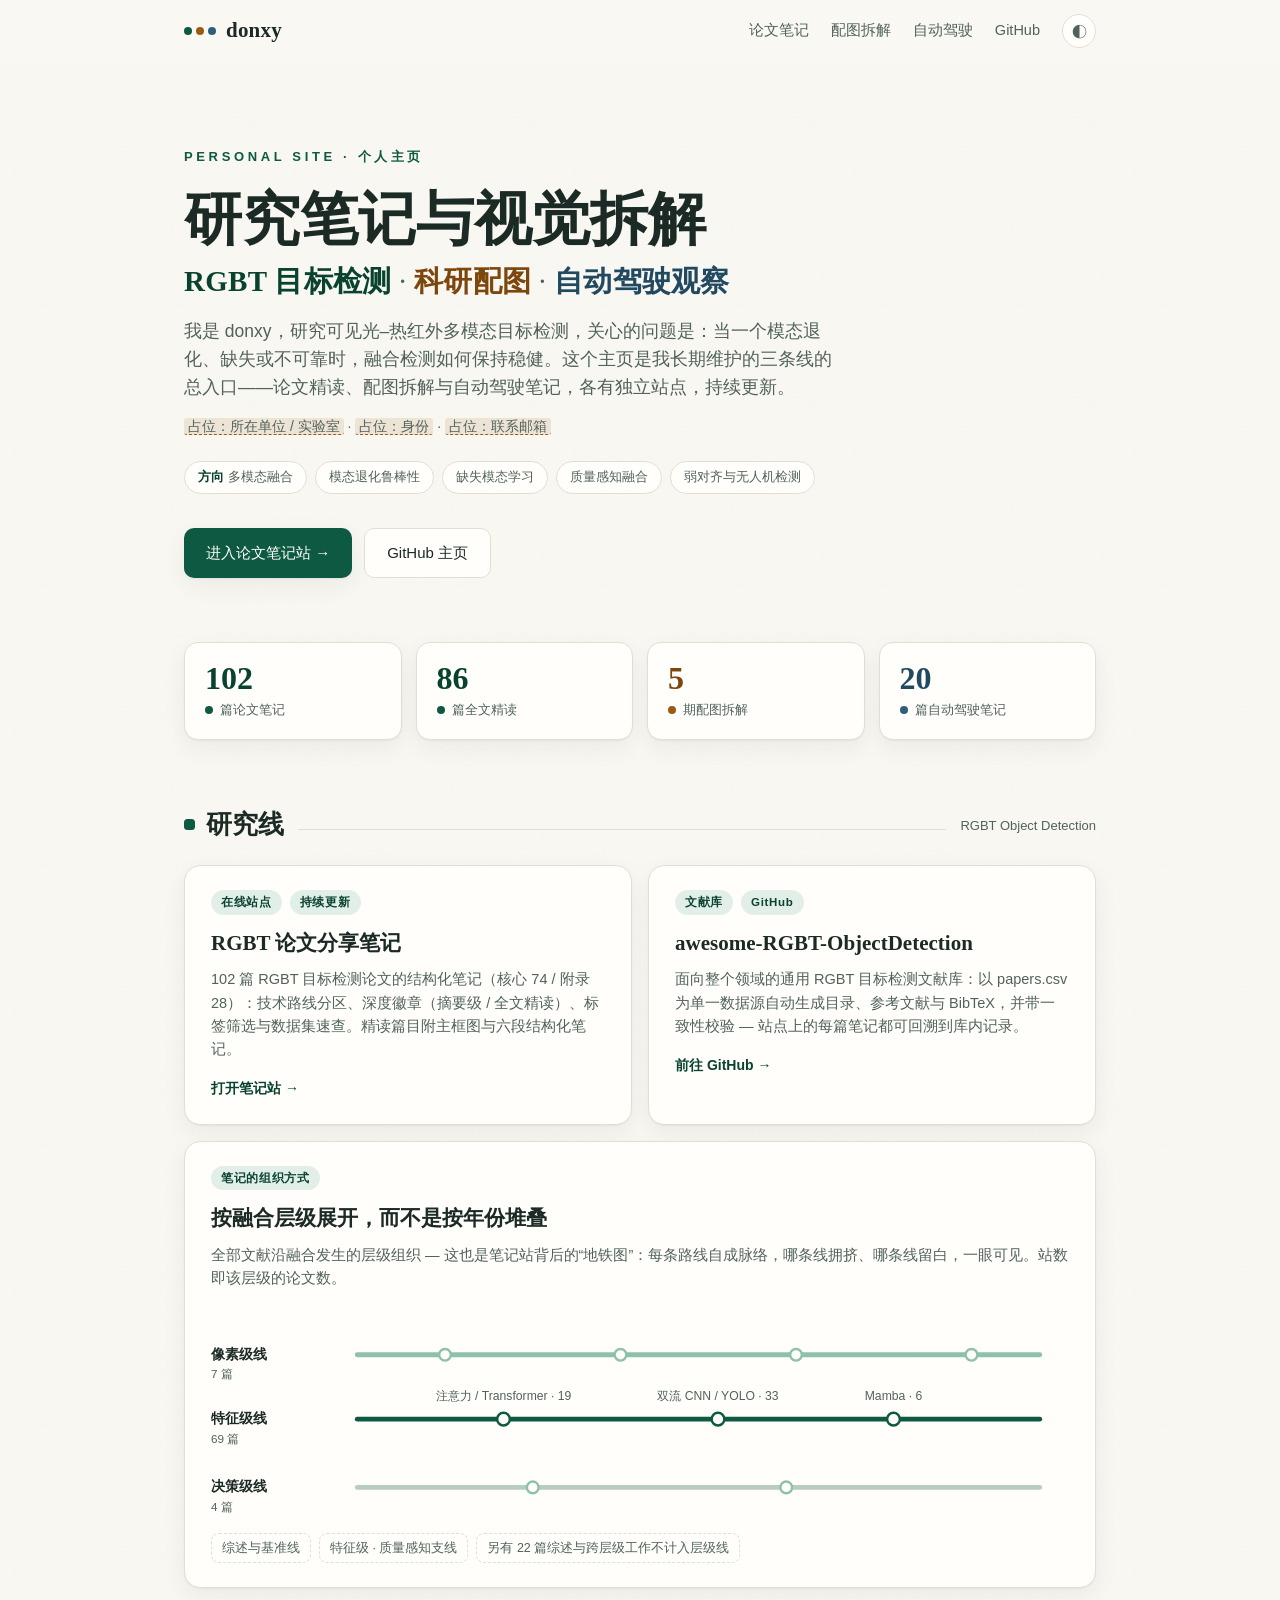
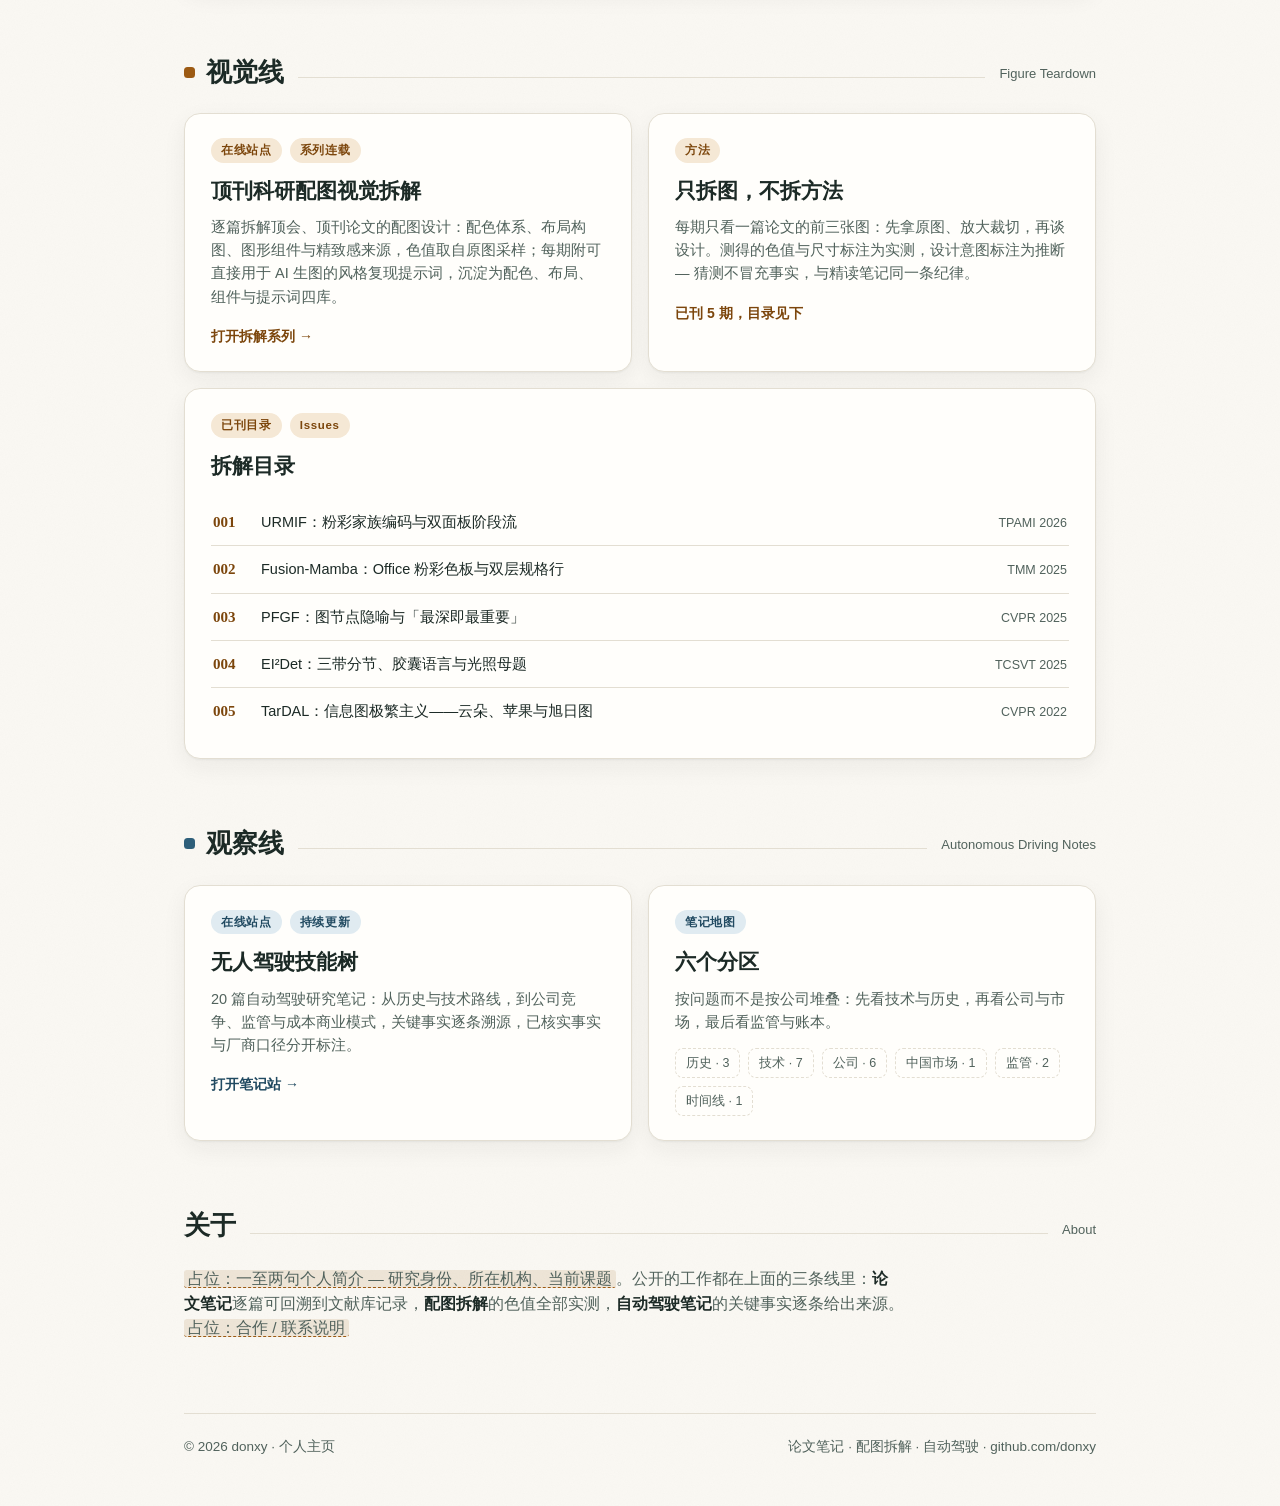
==== commit c1725e09: "rename AD card: 自动驾驶·前世今生 -> 无人驾驶技能树 (template + regenerated index.html)" ====
--- a/index.html
+++ b/index.html
@@ -301,7 +301,7 @@
     <div class="grid">
       <a class="card" href="/autonomous-driving-notes/">
         <div class="tagrow"><span class="pill">在线站点</span><span class="pill grey">持续更新</span></div>
-        <h3>自动驾驶 · 前世今生</h3>
+        <h3>无人驾驶技能树</h3>
         <p>20 篇自动驾驶研究笔记：从历史与技术路线，到公司竞争、监管与成本商业模式，关键事实逐条溯源，已核实事实与厂商口径分开标注。</p>
         <div class="go">打开笔记站 →</div>
       </a>
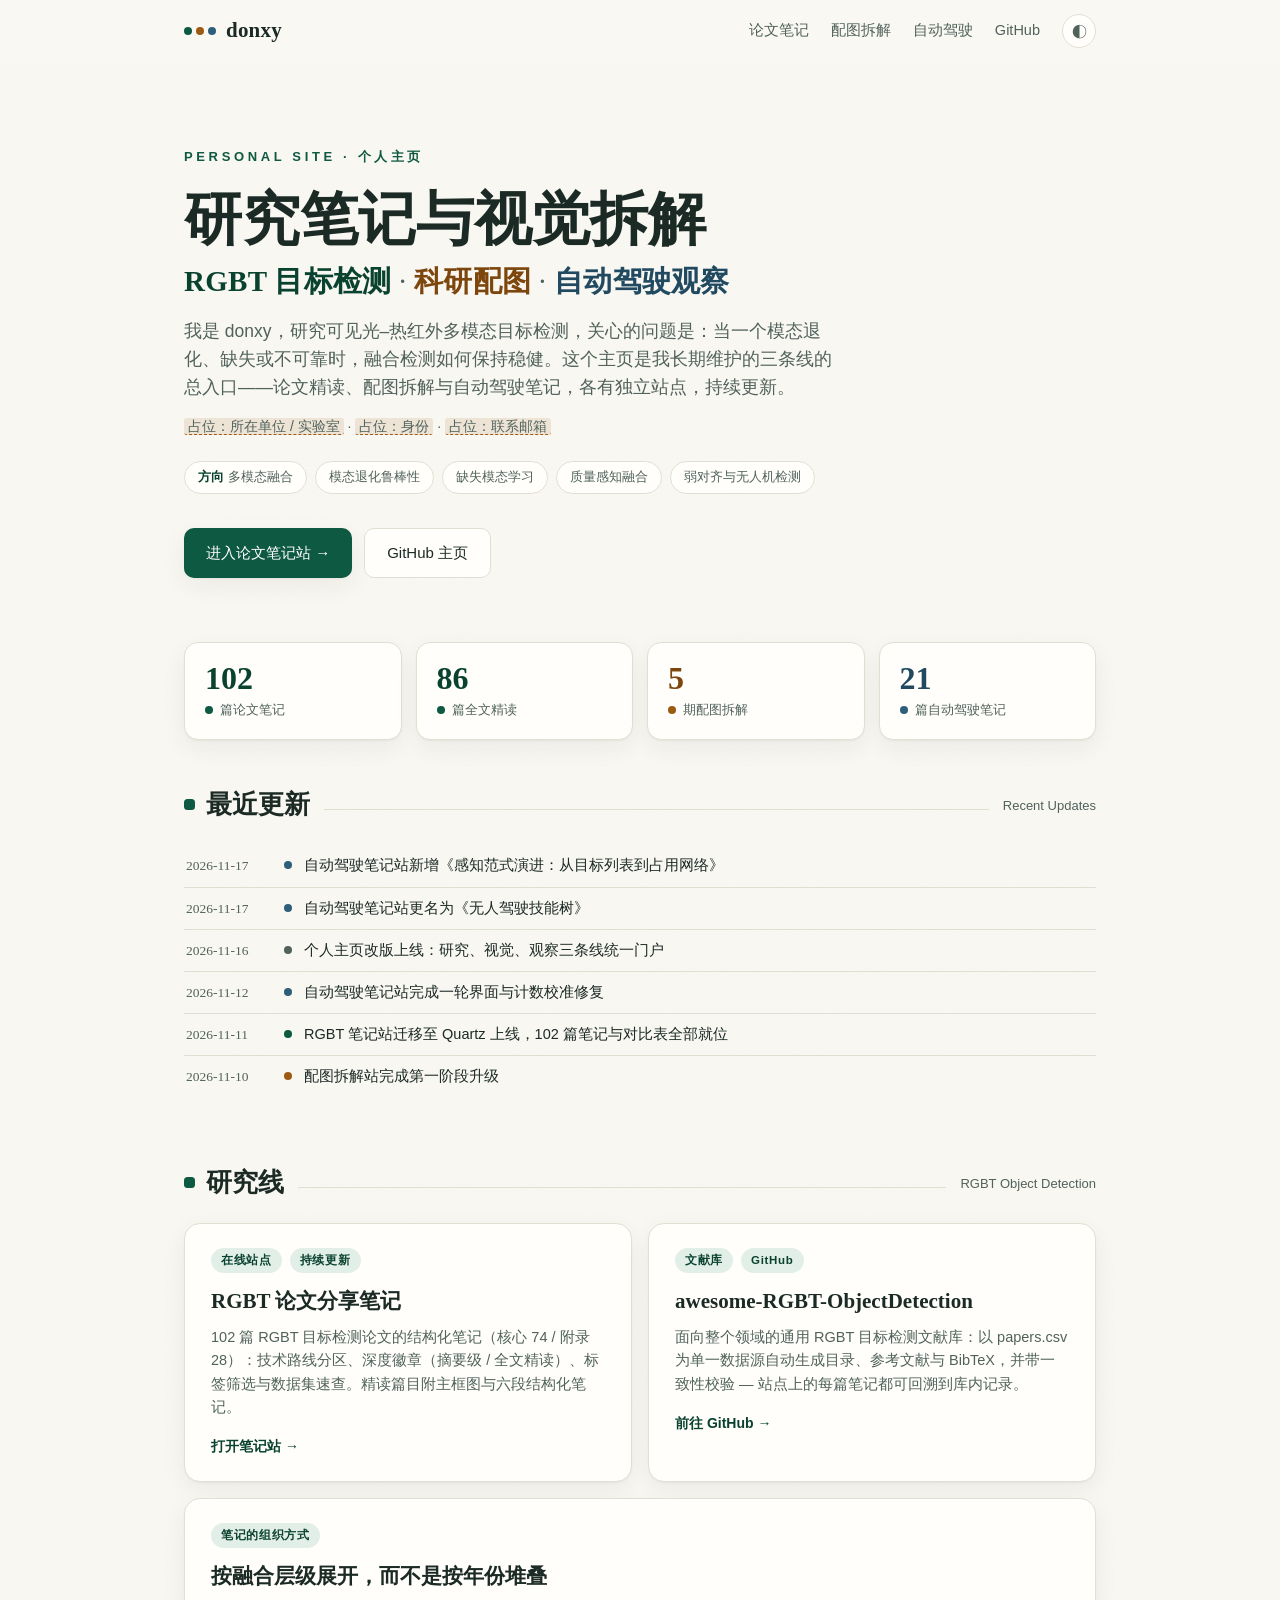
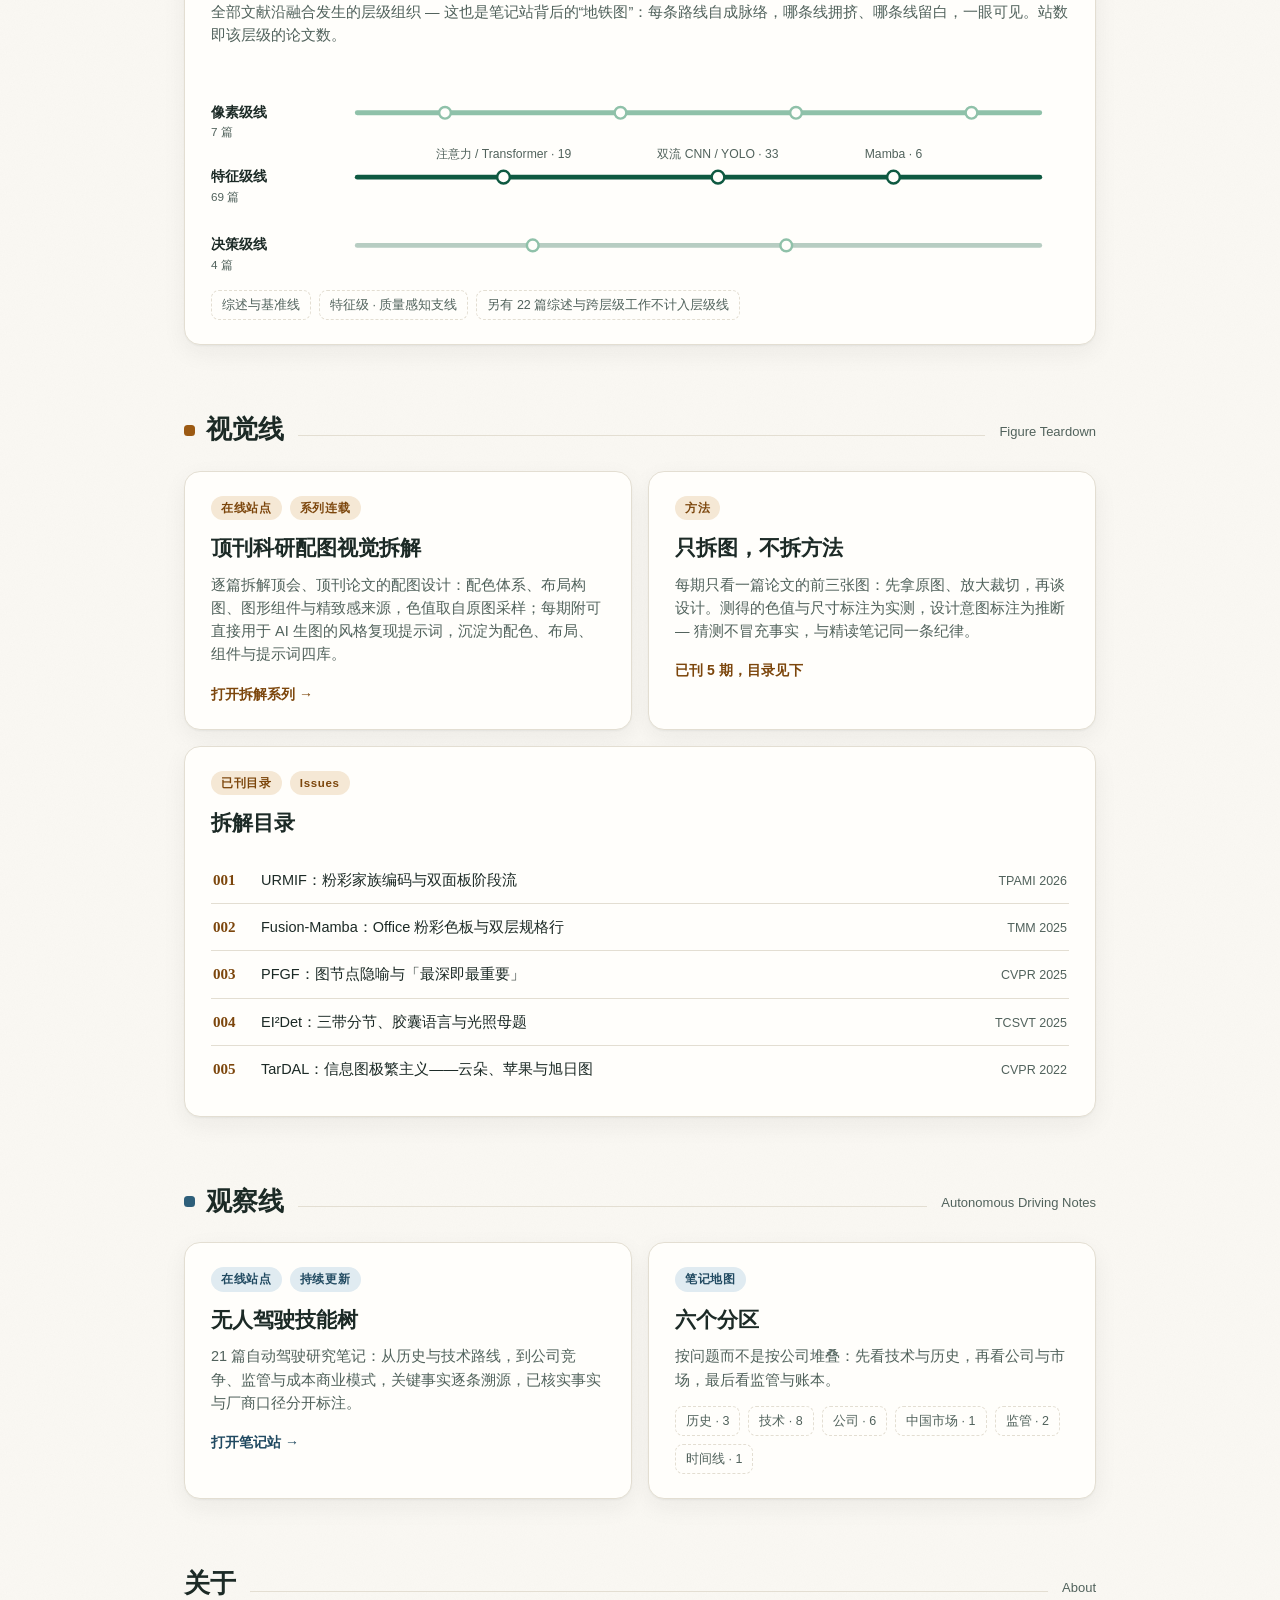
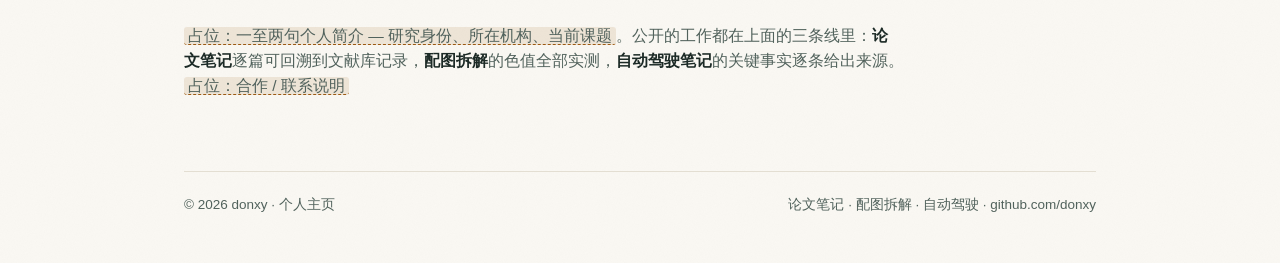
==== commit e3aa4b35: "主页新增「最近更新」一节；自动驾驶笔记计数更新至 21 篇（模板、构建脚本与 updates.json 同步）" ====
--- a/index.html
+++ b/index.html
@@ -6,7 +6,7 @@
 <title>donxy — 研究笔记与视觉拆解</title>
 <meta name="description" content="donxy 的个人主页：RGBT 目标检测论文精读、顶刊科研配图视觉拆解与自动驾驶产业笔记，三条线持续更新。" />
 <meta property="og:title" content="donxy — 研究笔记与视觉拆解" />
-<meta property="og:description" content="102 篇 RGBT 论文笔记 · 5 期配图拆解 · 20 篇自动驾驶笔记。" />
+<meta property="og:description" content="102 篇 RGBT 论文笔记 · 5 期配图拆解 · 21 篇自动驾驶笔记。" />
 <meta property="og:type" content="website" />
 <meta property="og:url" content="https://donxy.github.io/" />
 <meta property="og:image" content="https://donxy.github.io/og.png" />
@@ -165,6 +165,21 @@
   .issues .tt b{font-weight:600}
   .issues .vn{margin-left:auto; font-size:12.5px; color:var(--ink-soft); flex:none}
 
+  /* ---------- recent updates ---------- */
+  section.updates{margin-top:44px}
+  section.updates .sec-head h2 i{background:var(--accent)}
+  .updates-list{list-style:none; margin:0; padding:0}
+  .updates-list li{display:flex; align-items:baseline; gap:12px; padding:9px 2px; border-top:1px solid var(--line)}
+  .updates-list li:first-child{border-top:none}
+  .updates-list .u-date{font-family:var(--serif); font-size:13.5px; color:var(--ink-soft); flex:none; min-width:86px}
+  .updates-list .u-dot{width:8px; height:8px; border-radius:50%; display:inline-block; flex:none; position:relative; top:-1px}
+  .updates-list .u-dot.d-rgbt{background:var(--c-rgbt)}
+  .updates-list .u-dot.d-visual{background:var(--c-visual)}
+  .updates-list .u-dot.d-drive{background:var(--c-drive)}
+  .updates-list .u-dot.d-site{background:var(--ink-soft)}
+  .updates-list a{color:inherit; text-decoration:none; font-size:14.5px}
+  .updates-list a:hover{color:var(--accent-ink); text-decoration:underline}
+
   /* ---------- about ---------- */
   .about p{font-size:15.5px; color:var(--ink-soft); max-width:720px}
   .about p b{color:var(--ink)}
@@ -221,8 +236,20 @@
     <div class="stat s-rgbt"><div class="num">102</div><div class="lab"><i></i>篇论文笔记</div></div>
     <div class="stat s-rgbt"><div class="num">86</div><div class="lab"><i></i>篇全文精读</div></div>
     <div class="stat s-visual"><div class="num">5</div><div class="lab"><i></i>期配图拆解</div></div>
-    <div class="stat s-drive"><div class="num">20</div><div class="lab"><i></i>篇自动驾驶笔记</div></div>
+    <div class="stat s-drive"><div class="num">21</div><div class="lab"><i></i>篇自动驾驶笔记</div></div>
   </div>
+
+  <section class="updates">
+    <div class="sec-head"><h2><i></i>最近更新</h2><div class="rule"></div><span>Recent Updates</span></div>
+    <ul class="updates-list">
+          <li><span class="u-date">2026-11-17</span><i class="u-dot d-drive"></i><a href="/autonomous-driving-notes/technology/perception-evolution">自动驾驶笔记站新增《感知范式演进：从目标列表到占用网络》</a></li>
+          <li><span class="u-date">2026-11-17</span><i class="u-dot d-drive"></i><a href="/autonomous-driving-notes/">自动驾驶笔记站更名为《无人驾驶技能树》</a></li>
+          <li><span class="u-date">2026-11-16</span><i class="u-dot d-site"></i><a href="/">个人主页改版上线：研究、视觉、观察三条线统一门户</a></li>
+          <li><span class="u-date">2026-11-12</span><i class="u-dot d-drive"></i><a href="/autonomous-driving-notes/">自动驾驶笔记站完成一轮界面与计数校准修复</a></li>
+          <li><span class="u-date">2026-11-11</span><i class="u-dot d-rgbt"></i><a href="/rgbt-notes/">RGBT 笔记站迁移至 Quartz 上线，102 篇笔记与对比表全部就位</a></li>
+          <li><span class="u-date">2026-11-10</span><i class="u-dot d-visual"></i><a href="/figure-teardown/">配图拆解站完成第一阶段升级</a></li>
+    </ul>
+  </section>
 
   <section data-line="rgbt">
     <div class="sec-head"><h2><i></i>研究线</h2><div class="rule"></div><span>RGBT Object Detection</span></div>
@@ -302,7 +329,7 @@
       <a class="card" href="/autonomous-driving-notes/">
         <div class="tagrow"><span class="pill">在线站点</span><span class="pill grey">持续更新</span></div>
         <h3>无人驾驶技能树</h3>
-        <p>20 篇自动驾驶研究笔记：从历史与技术路线，到公司竞争、监管与成本商业模式，关键事实逐条溯源，已核实事实与厂商口径分开标注。</p>
+        <p>21 篇自动驾驶研究笔记：从历史与技术路线，到公司竞争、监管与成本商业模式，关键事实逐条溯源，已核实事实与厂商口径分开标注。</p>
         <div class="go">打开笔记站 →</div>
       </a>
       <div class="card">
@@ -311,7 +338,7 @@
         <p>按问题而不是按公司堆叠：先看技术与历史，再看公司与市场，最后看监管与账本。</p>
         <div class="routes">
           <span>历史 · 3</span>
-          <span>技术 · 7</span>
+          <span>技术 · 8</span>
           <span>公司 · 6</span>
           <span>中国市场 · 1</span>
           <span>监管 · 2</span>
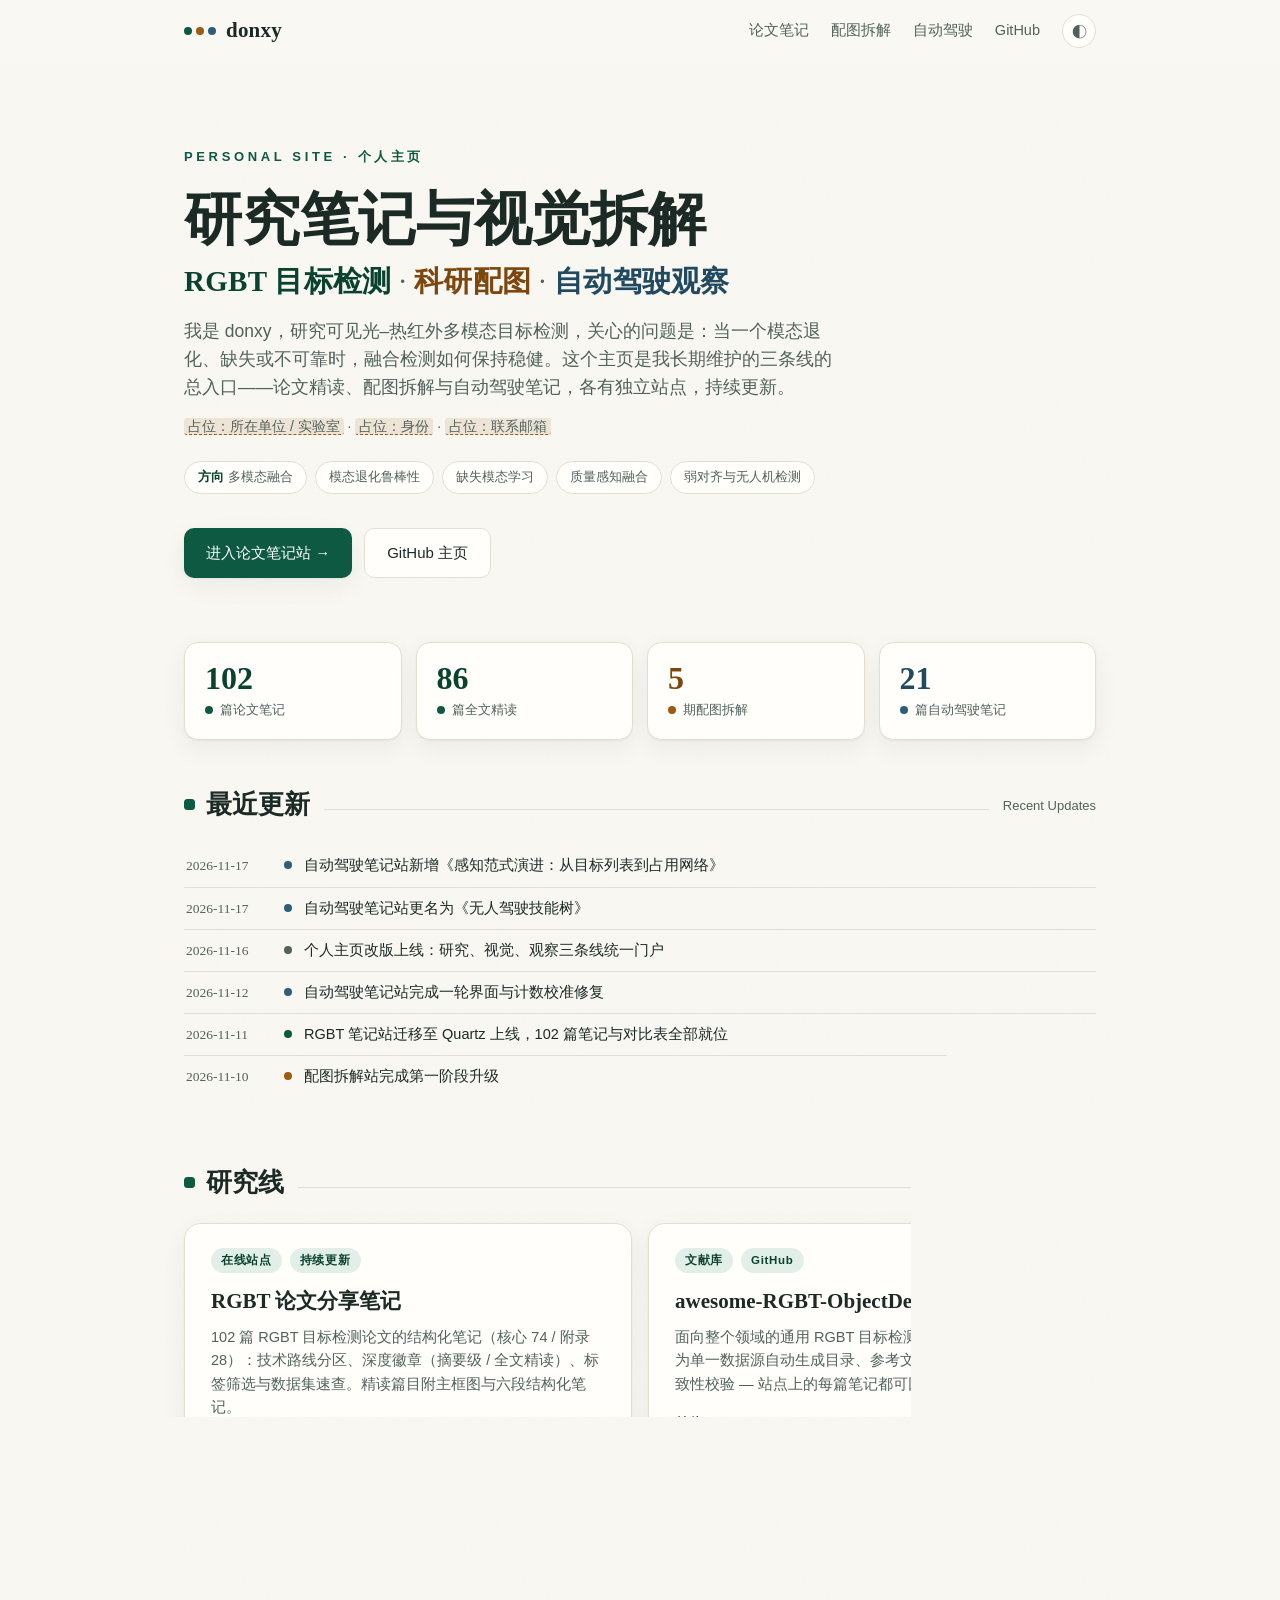
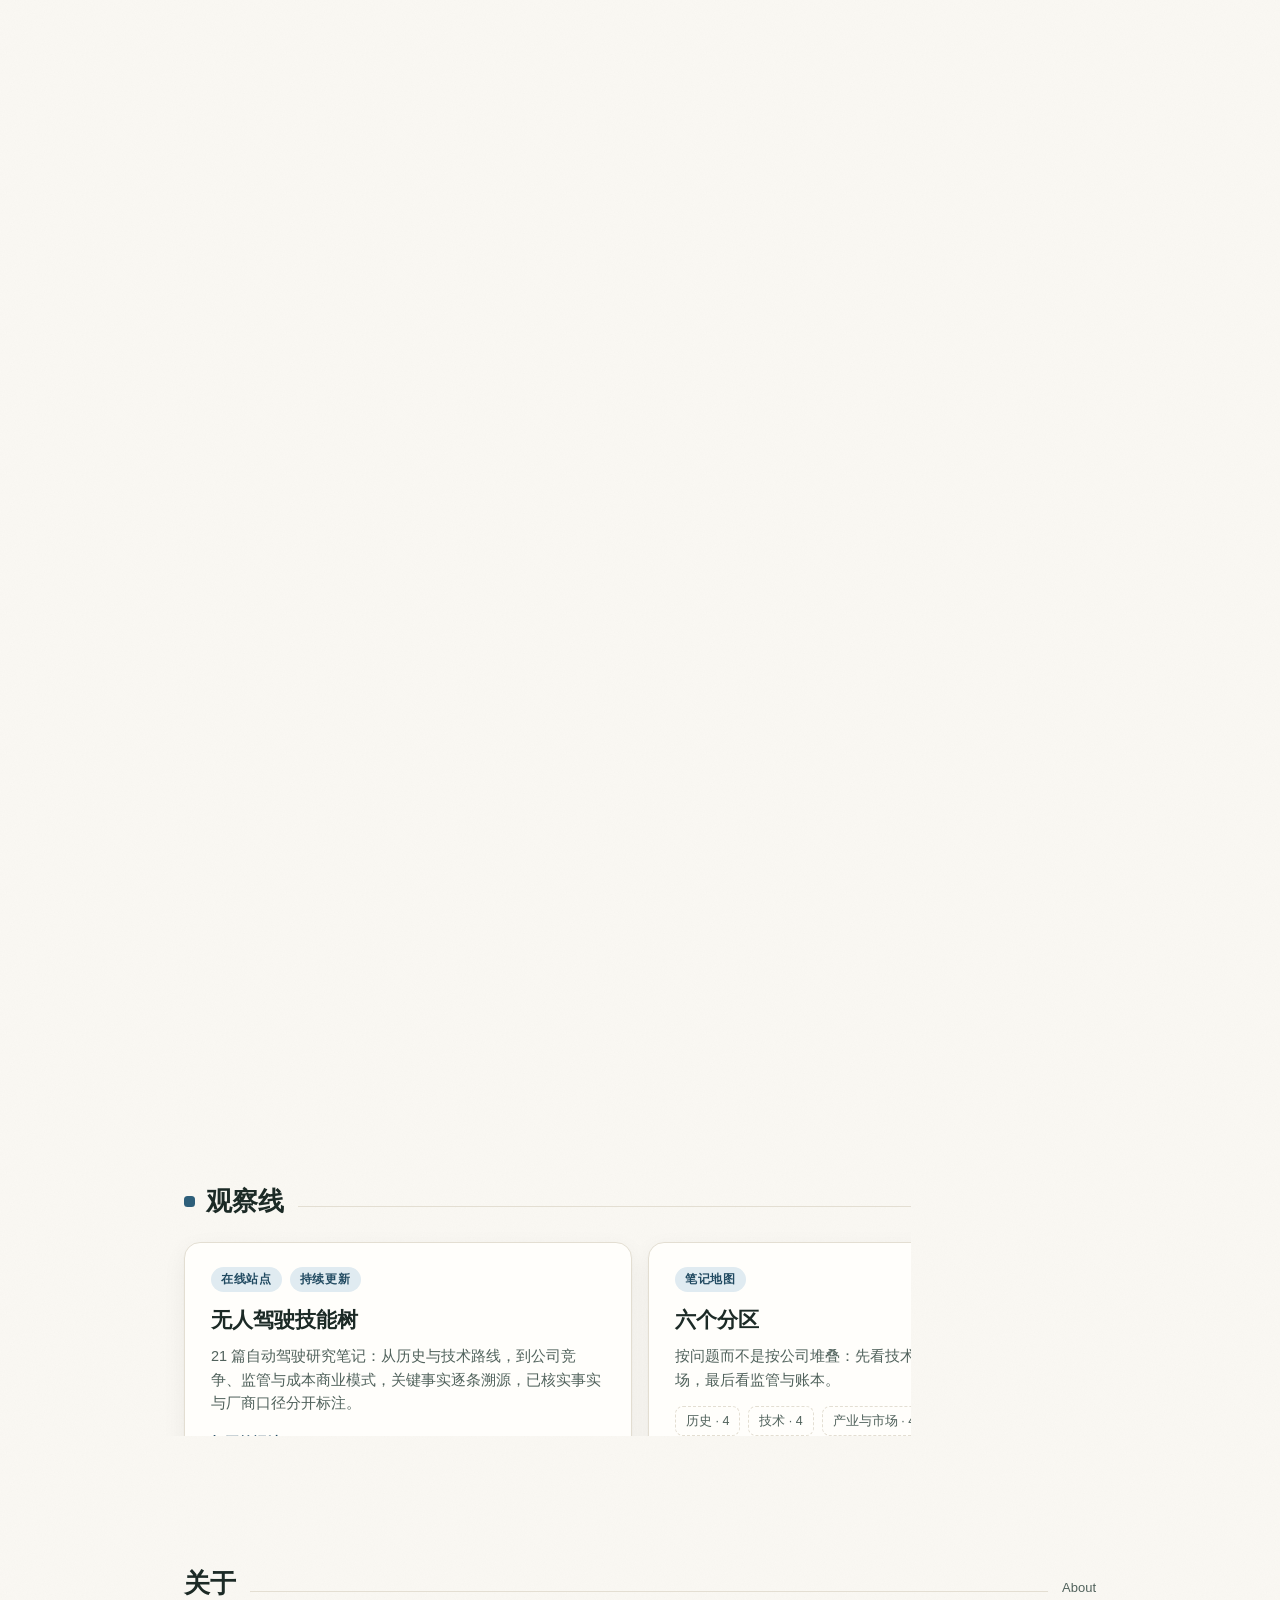
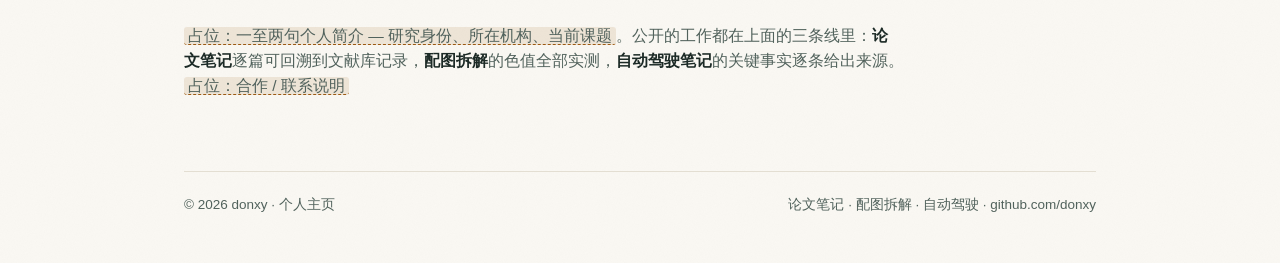
==== commit f1599f6b: "主页：自动驾驶笔记改按五条线分组（历史 4 / 技术 4 / 产业与市场 4 / 公司 6 / 安全与监管 3，合计 21），去掉时间线分组，计数数据源指向笔记仓库克隆" ====
--- a/index.html
+++ b/index.html
@@ -337,12 +337,11 @@
         <h3>六个分区</h3>
         <p>按问题而不是按公司堆叠：先看技术与历史，再看公司与市场，最后看监管与账本。</p>
         <div class="routes">
-          <span>历史 · 3</span>
-          <span>技术 · 8</span>
+          <span>历史 · 4</span>
+          <span>技术 · 4</span>
+          <span>产业与市场 · 4</span>
           <span>公司 · 6</span>
-          <span>中国市场 · 1</span>
-          <span>监管 · 2</span>
-          <span>时间线 · 1</span>
+          <span>安全与监管 · 3</span>
         </div>
       </div>
     </div>
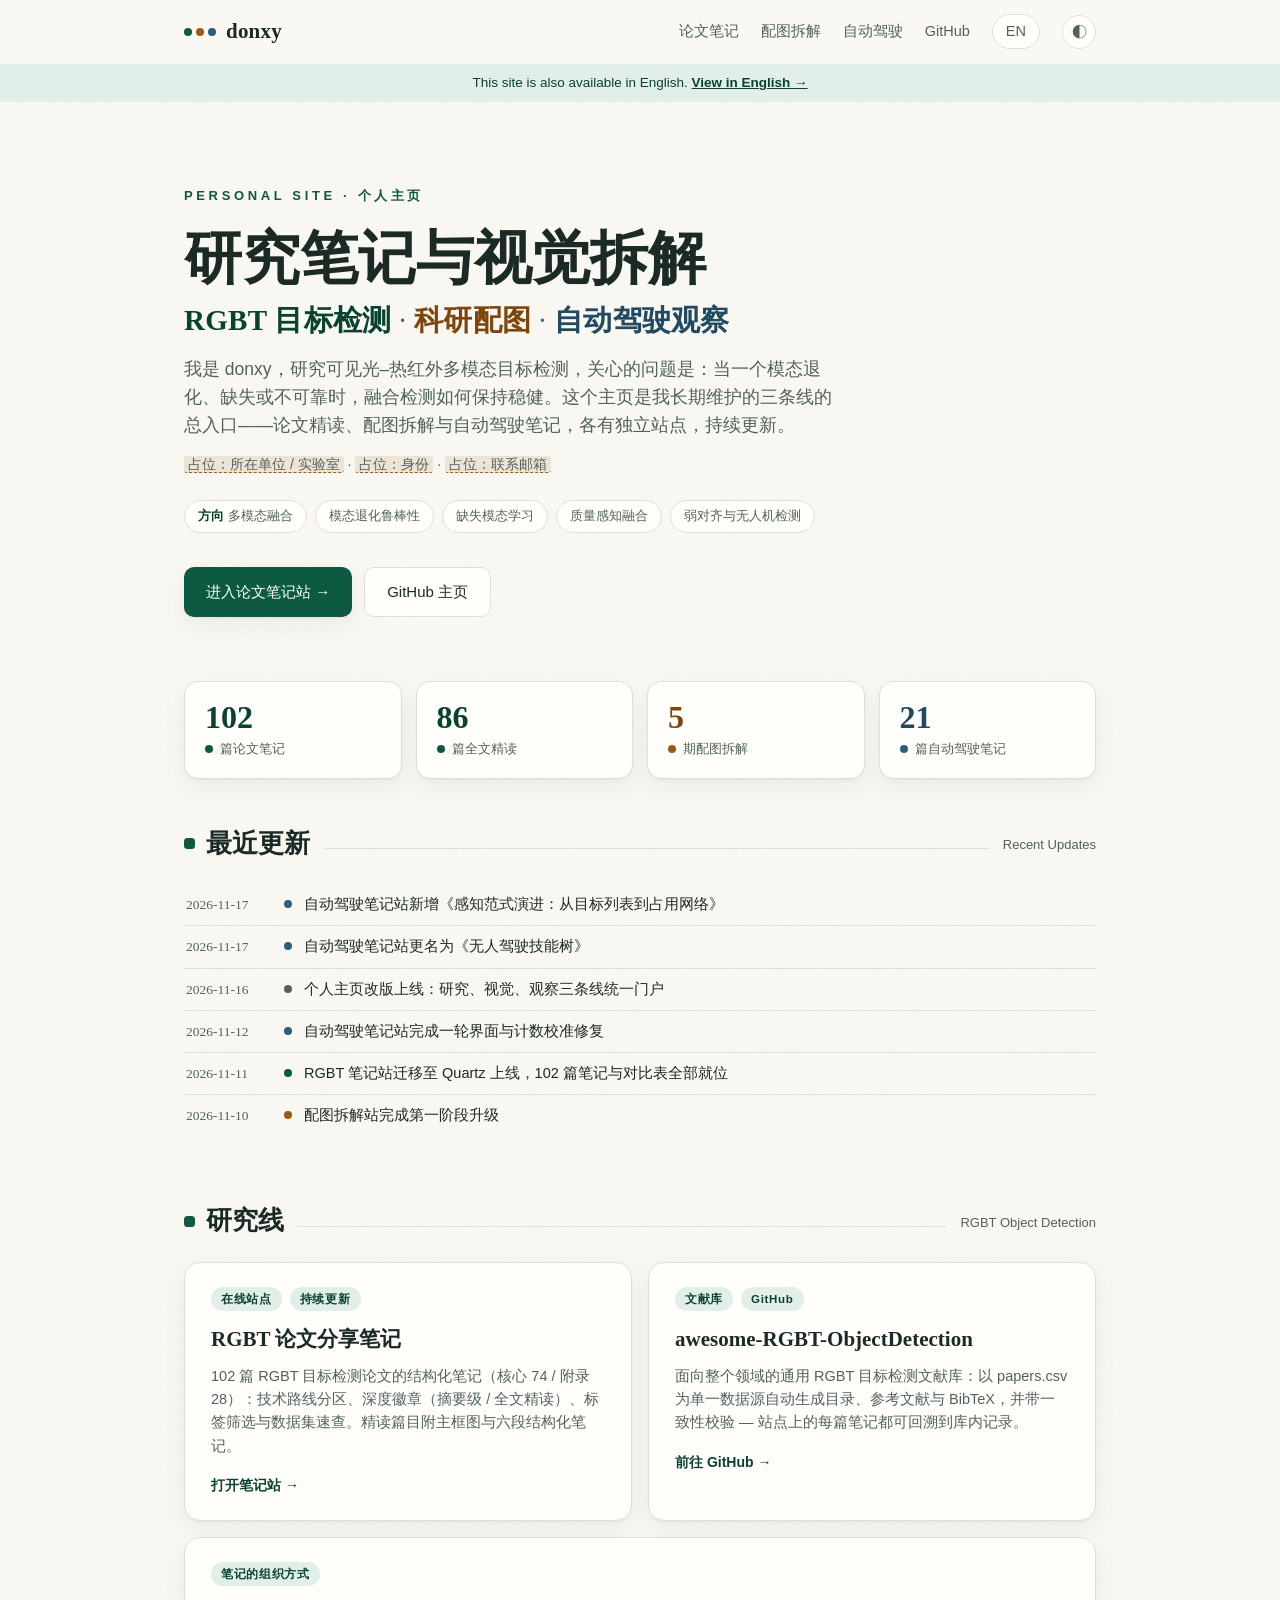
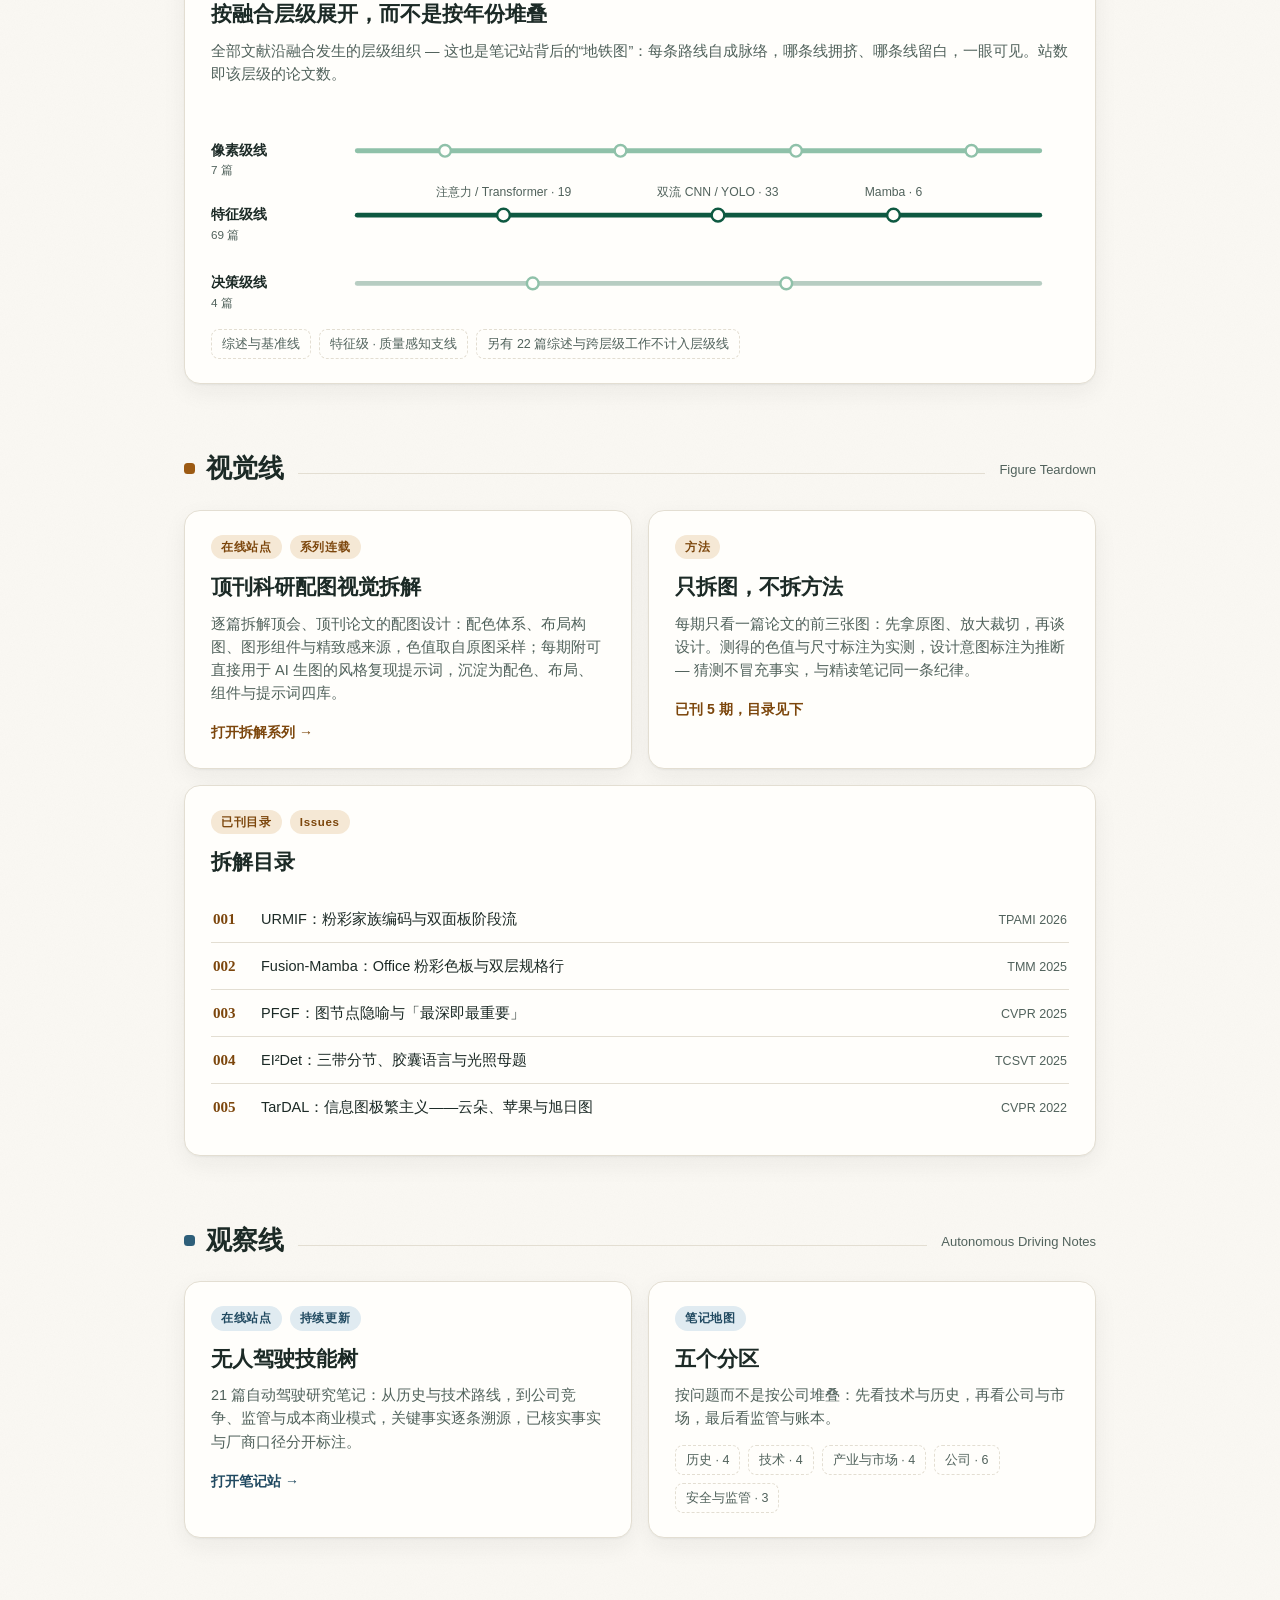
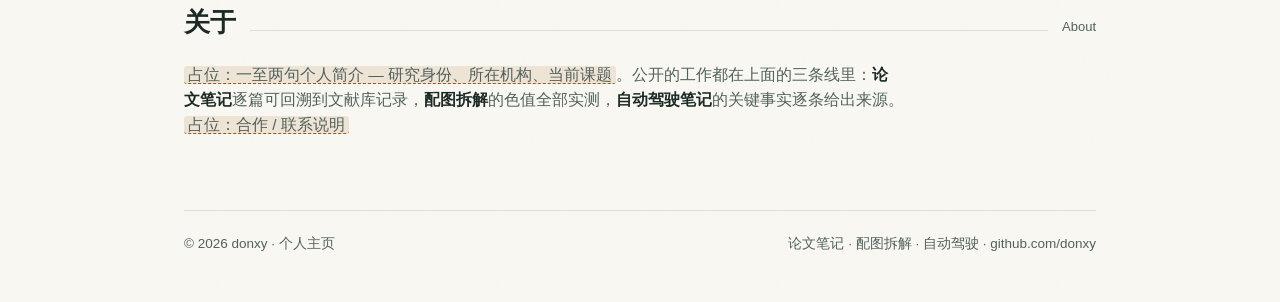
==== commit 40e4d87e: "主页双语（第 1 批）：中英字符串表 + 双语构建 + /en/ 英文首页，AD 分组标题修正为五个分区" ====
--- a/index.html
+++ b/index.html
@@ -10,6 +10,9 @@
 <meta property="og:type" content="website" />
 <meta property="og:url" content="https://donxy.github.io/" />
 <meta property="og:image" content="https://donxy.github.io/og.png" />
+<link rel="alternate" hreflang="zh" href="https://donxy.github.io/" />
+<link rel="alternate" hreflang="en" href="https://donxy.github.io/en/" />
+<link rel="alternate" hreflang="x-default" href="https://donxy.github.io/" />
 <link rel="icon" href="data:image/svg+xml,%3Csvg xmlns='http://www.w3.org/2000/svg' viewBox='0 0 64 64'%3E%3Crect width='64' height='64' rx='14' fill='%230e5941'/%3E%3Ctext x='32' y='44' font-family='Georgia,serif' font-size='36' fill='%23faf8f3' text-anchor='middle'%3ED%3C/text%3E%3C/svg%3E" />
 <style>
   :root{
@@ -67,6 +70,11 @@
     width:34px; height:34px; border-radius:50%; font-size:15px; line-height:1; display:grid; place-items:center; transition:border-color .2s, transform .2s;
   }
   #themeBtn:hover{border-color:var(--accent); transform:rotate(18deg)}
+  .lang-sw{border:1px solid var(--line); background:var(--card); color:var(--ink-soft); border-radius:999px; padding:5px 13px; font-size:13.5px; text-decoration:none; transition:border-color .2s, color .2s}
+  .lang-sw:hover{border-color:var(--accent); color:var(--accent-ink)}
+  #langHint{display:none; background:var(--accent-soft); color:var(--accent-ink); font-size:13.5px; text-align:center; padding:8px 16px}
+  #langHint.show{display:block}
+  #langHint a{color:var(--accent-ink); font-weight:600}
 
   main{max-width:960px; margin:0 auto; padding:0 24px 40px}
 
@@ -208,10 +216,12 @@
       <a href="/figure-teardown/">配图拆解</a>
       <a class="hideS" href="/autonomous-driving-notes/">自动驾驶</a>
       <a class="hideS" href="https://github.com/donxy" rel="noopener">GitHub</a>
+      <a class="lang-sw lang-go" href="/en/" data-lang="en">EN</a>
       <button id="themeBtn" type="button" aria-label="切换深浅色" title="切换深浅色">◐</button>
     </div>
   </div>
 </nav>
+<div id="langHint" data-lang="en"><span>This site is also available in English.</span> <a class="lang-go" href="/en/" data-lang="en">View in English →</a></div>
 
 <main>
   <div class="hero">
@@ -334,7 +344,7 @@
       </a>
       <div class="card">
         <div class="tagrow"><span class="pill">笔记地图</span></div>
-        <h3>六个分区</h3>
+        <h3>五个分区</h3>
         <p>按问题而不是按公司堆叠：先看技术与历史，再看公司与市场，最后看监管与账本。</p>
         <div class="routes">
           <span>历史 · 4</span>
@@ -372,6 +382,25 @@
     window.addEventListener('scroll', function(){
       nav.classList.toggle('scrolled', window.scrollY > 8);
     }, {passive:true});
+    // Language preference: remember the manual choice; never force a redirect.
+    // If the remembered (or browser) language is the other one, show a hint bar.
+    var langGo=document.querySelectorAll('.lang-go');
+    for(var i=0;i<langGo.length;i++){
+      langGo[i].addEventListener('click', function(){
+        try{ localStorage.setItem('lang', this.getAttribute('data-lang')); }catch(e){}
+      });
+    }
+    var hint=document.getElementById('langHint');
+    if(hint){
+      var savedLang=null; try{ savedLang=localStorage.getItem('lang'); }catch(e){}
+      var target=hint.getAttribute('data-lang');
+      var cur=(document.documentElement.getAttribute('lang')||'').slice(0,2);
+      var browserEn=/^en/i.test(navigator.language || '');
+      var show=false;
+      if(savedLang){ show = savedLang===target && savedLang!==cur; }
+      else{ show = (target==='en' && browserEn) || (target==='zh' && !browserEn); }
+      if(show) hint.classList.add('show');
+    }
   })();
 </script>
 </body>
